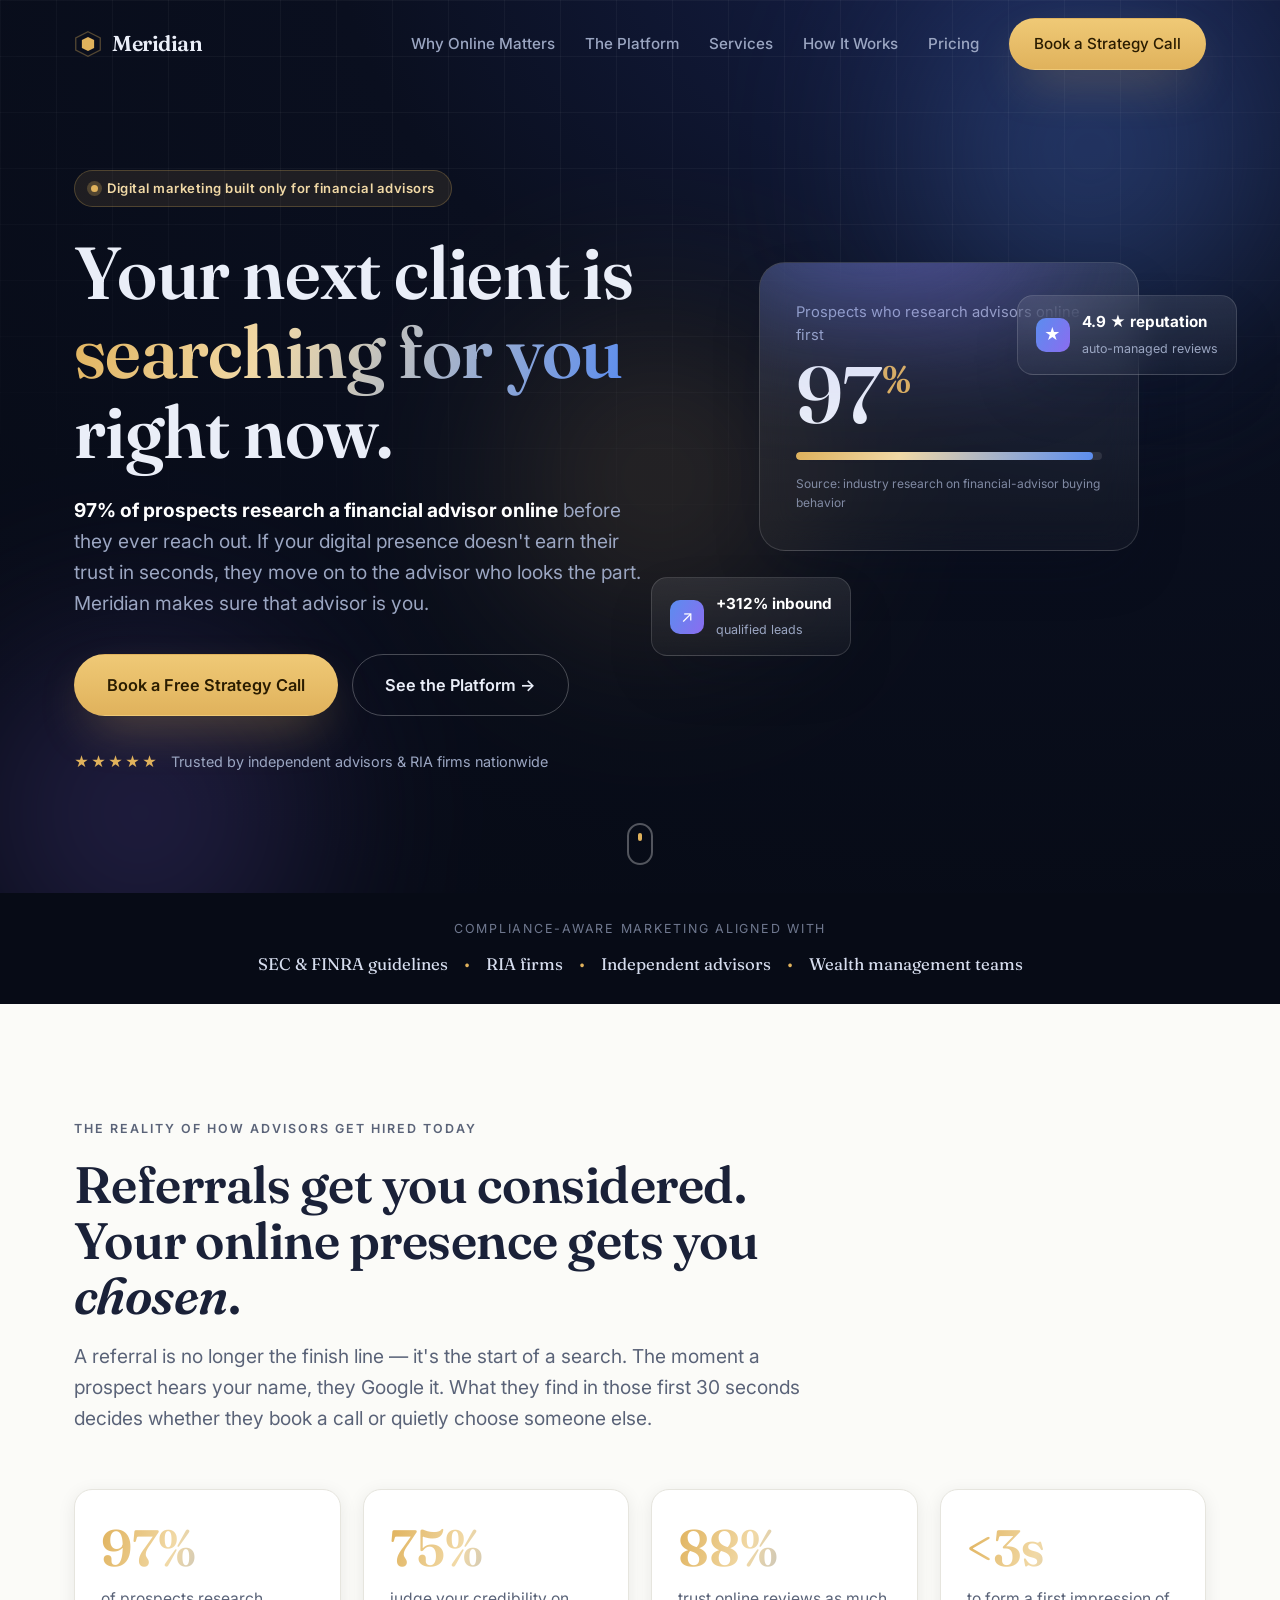
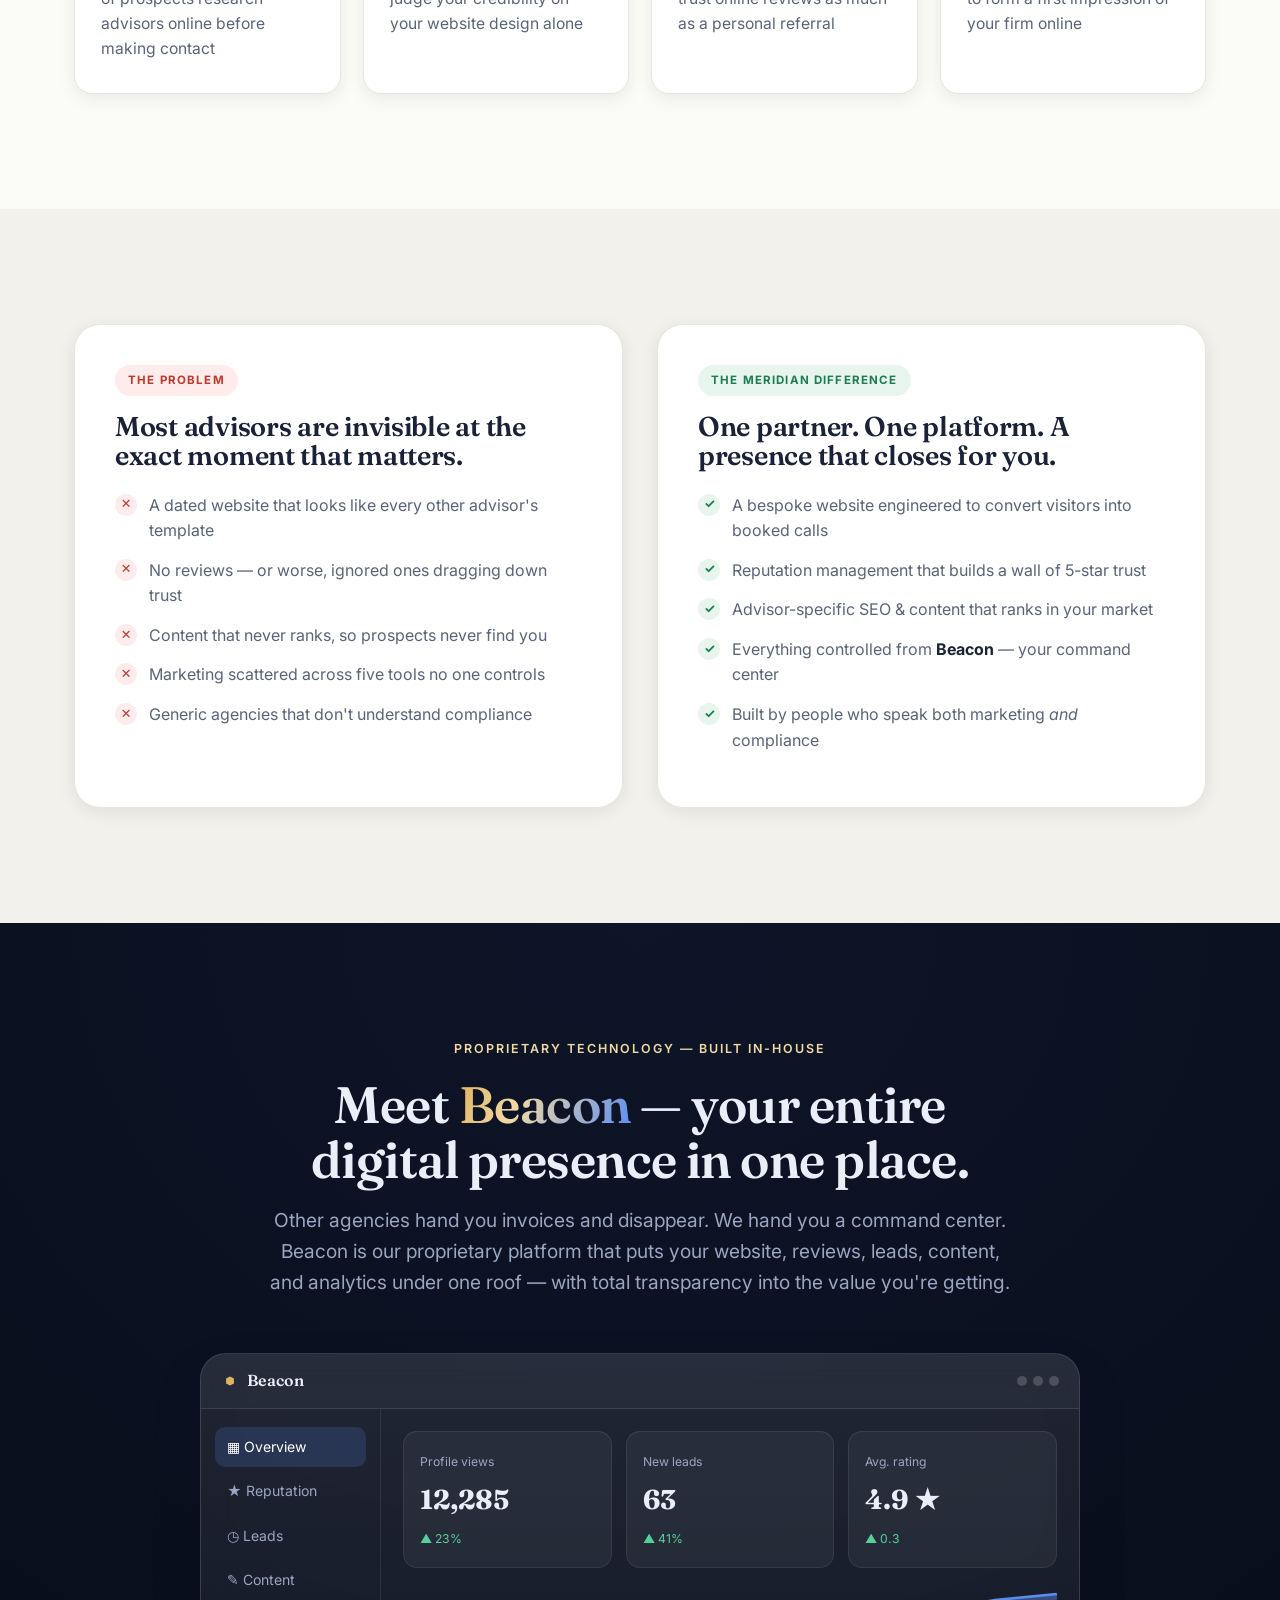
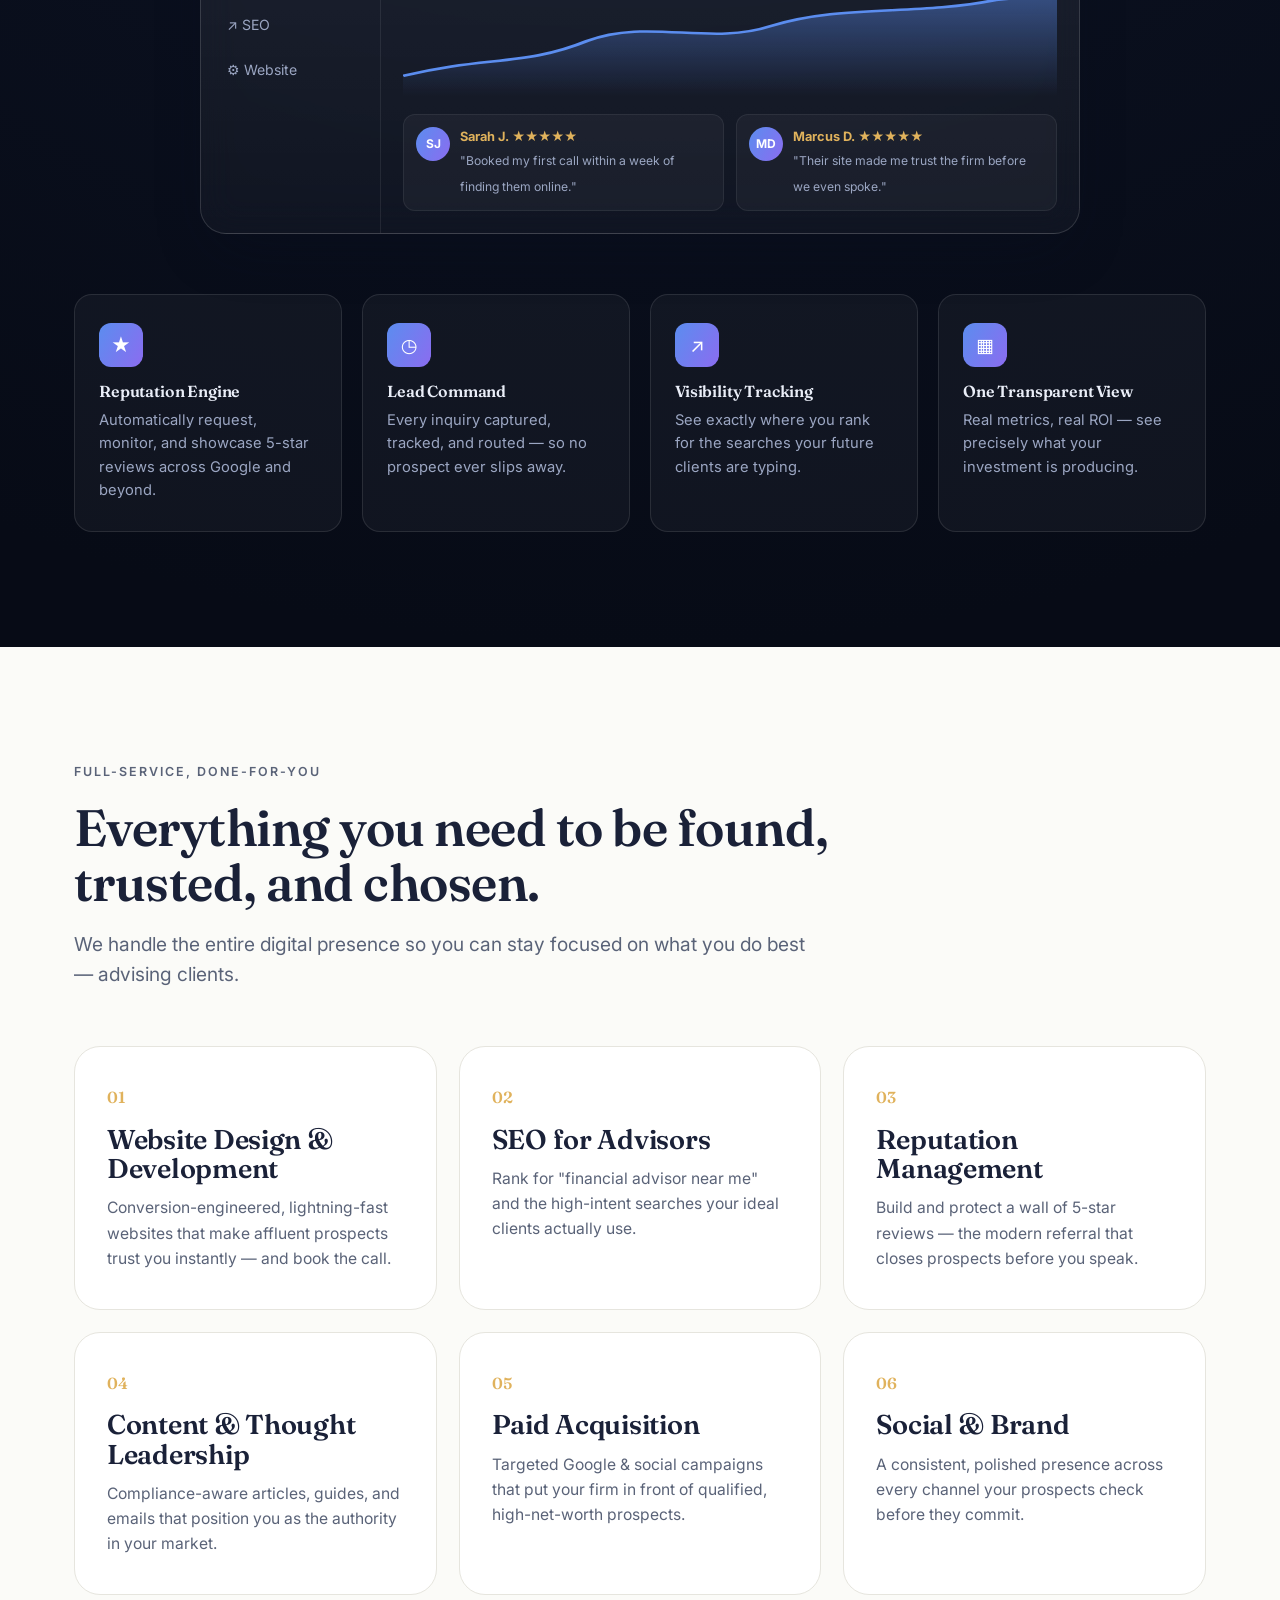
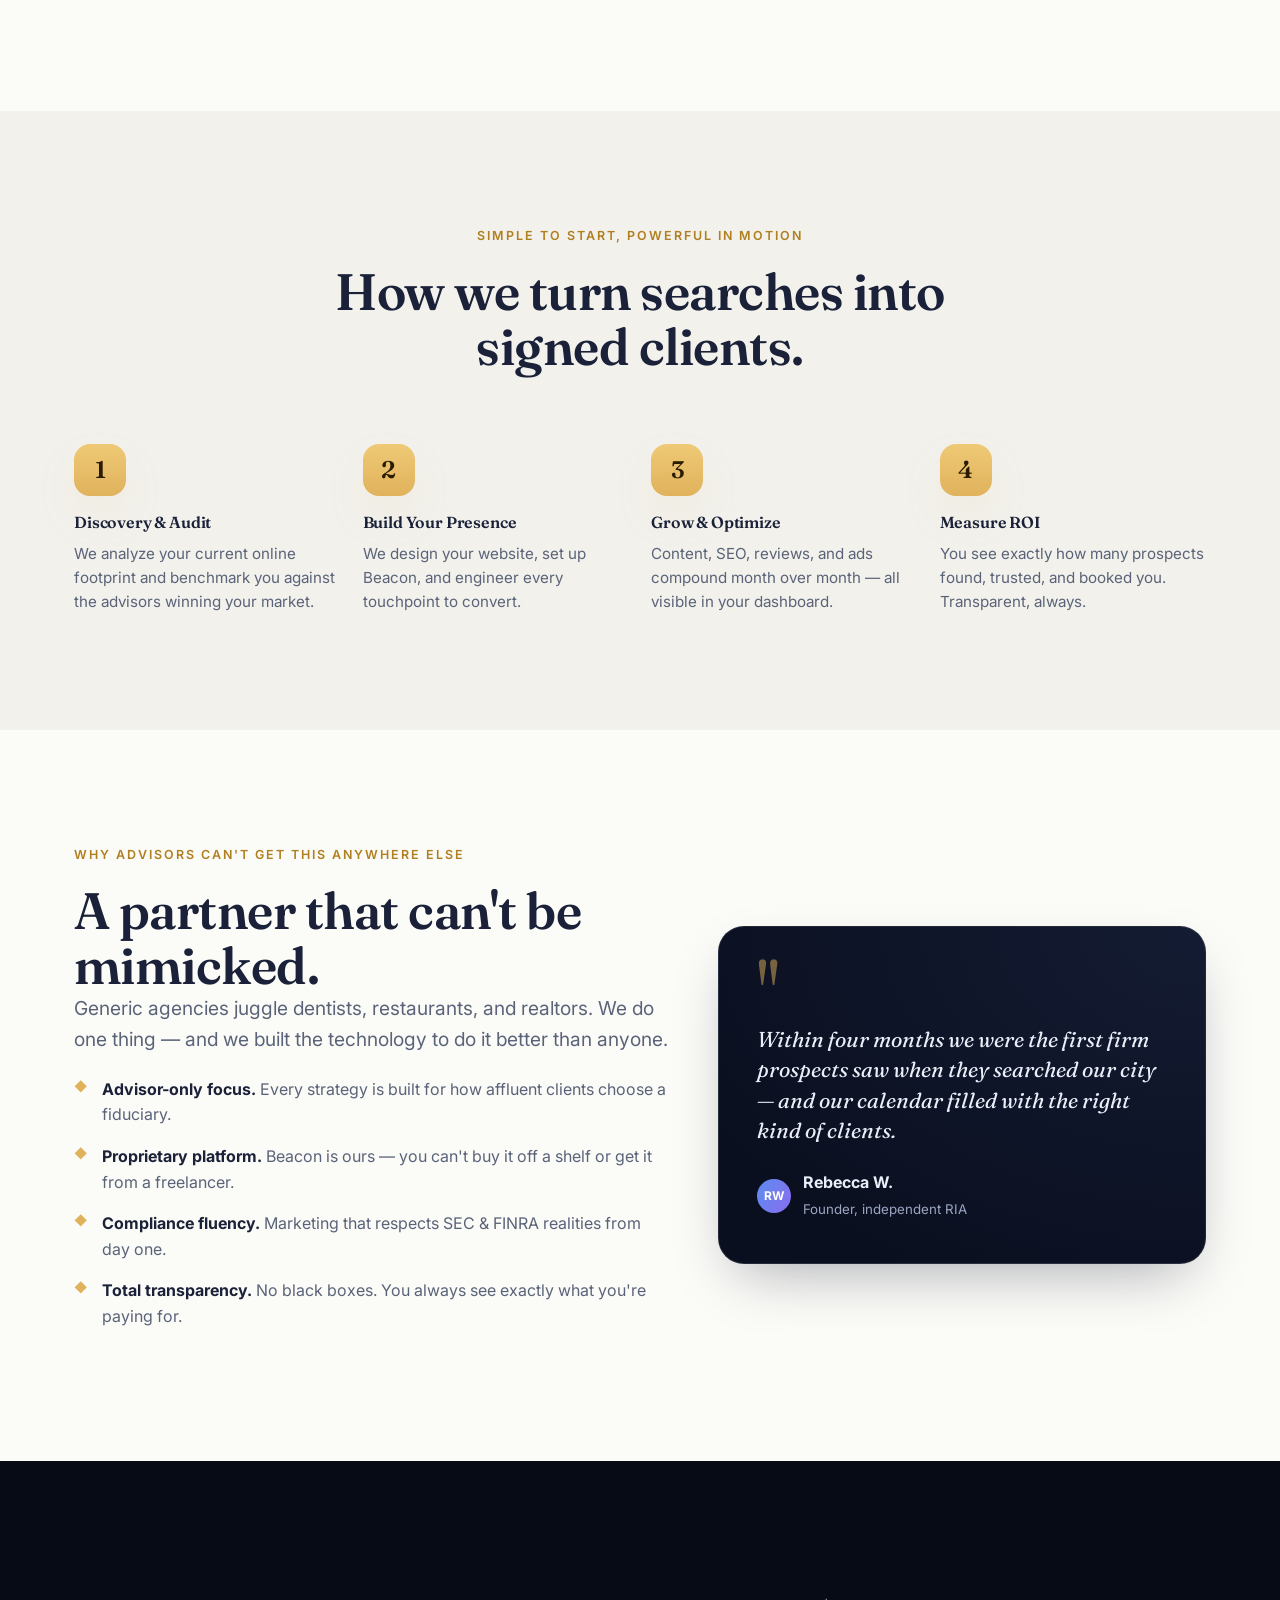
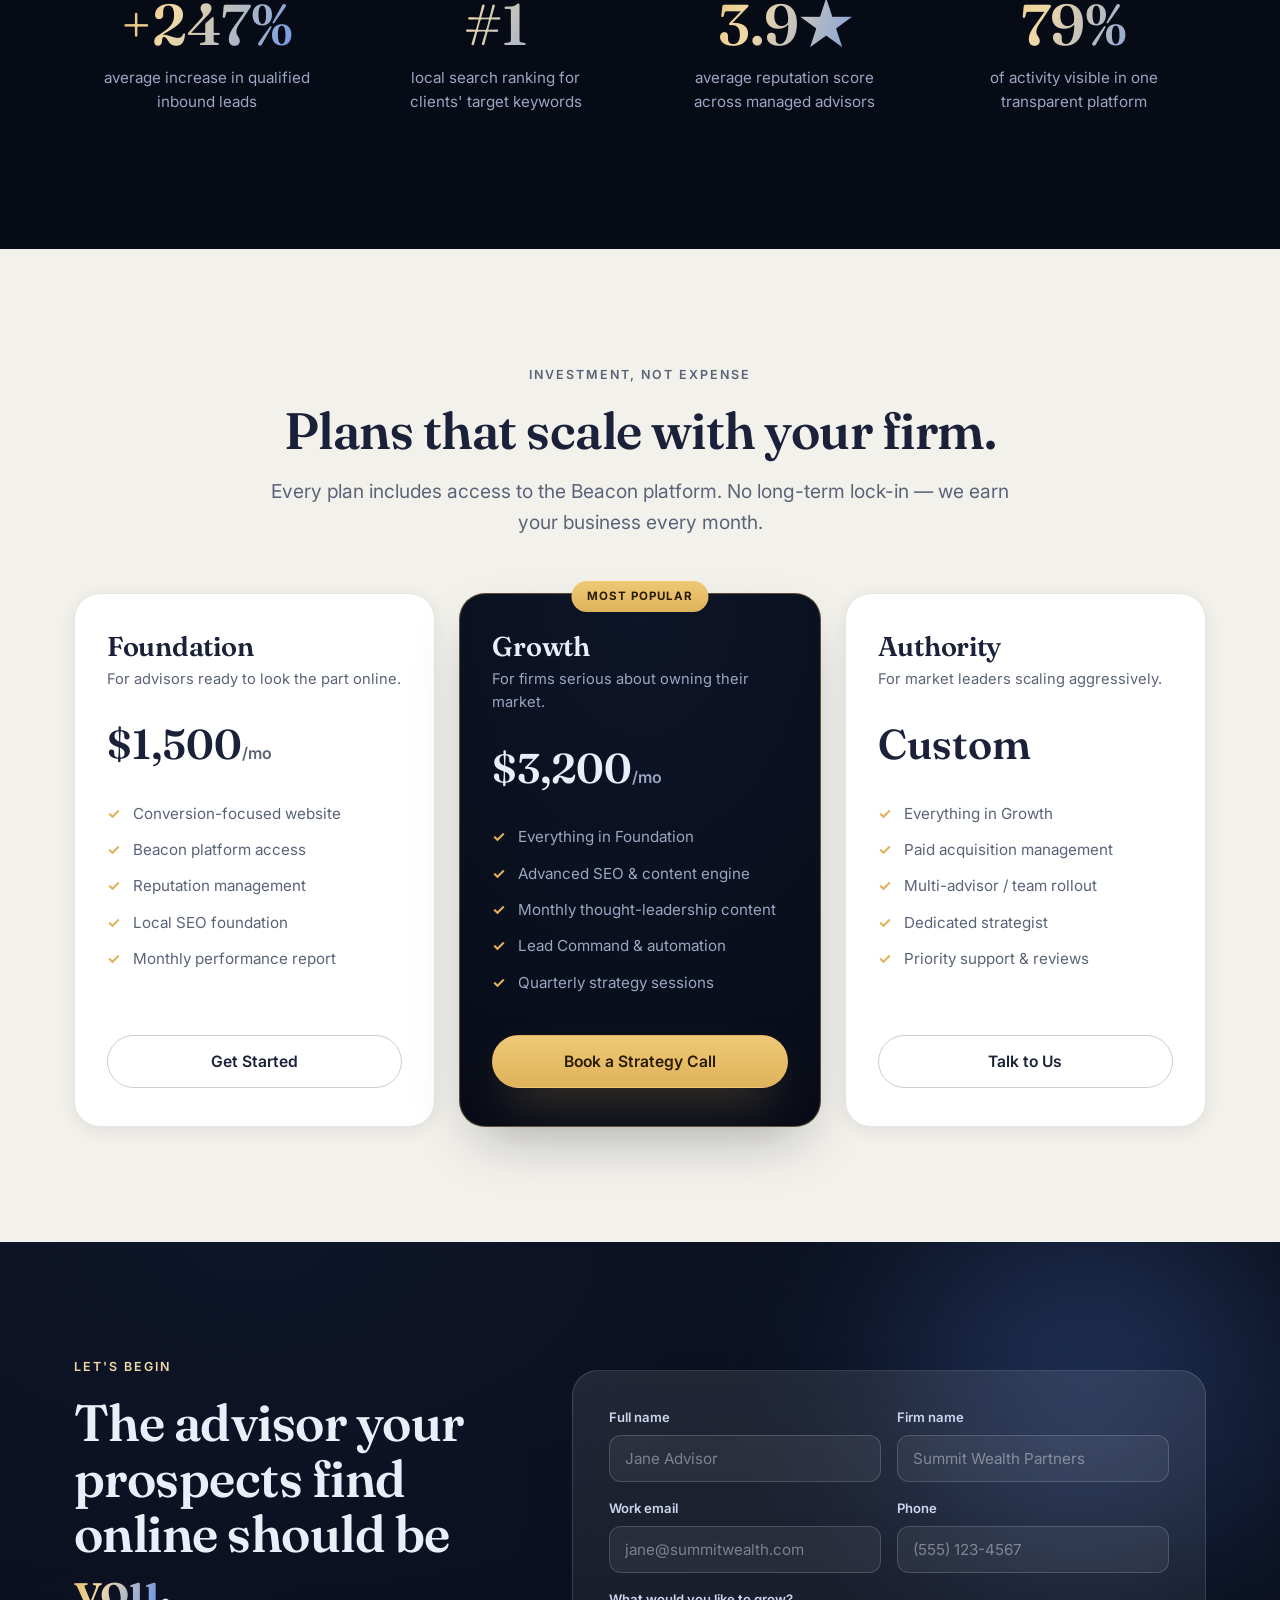
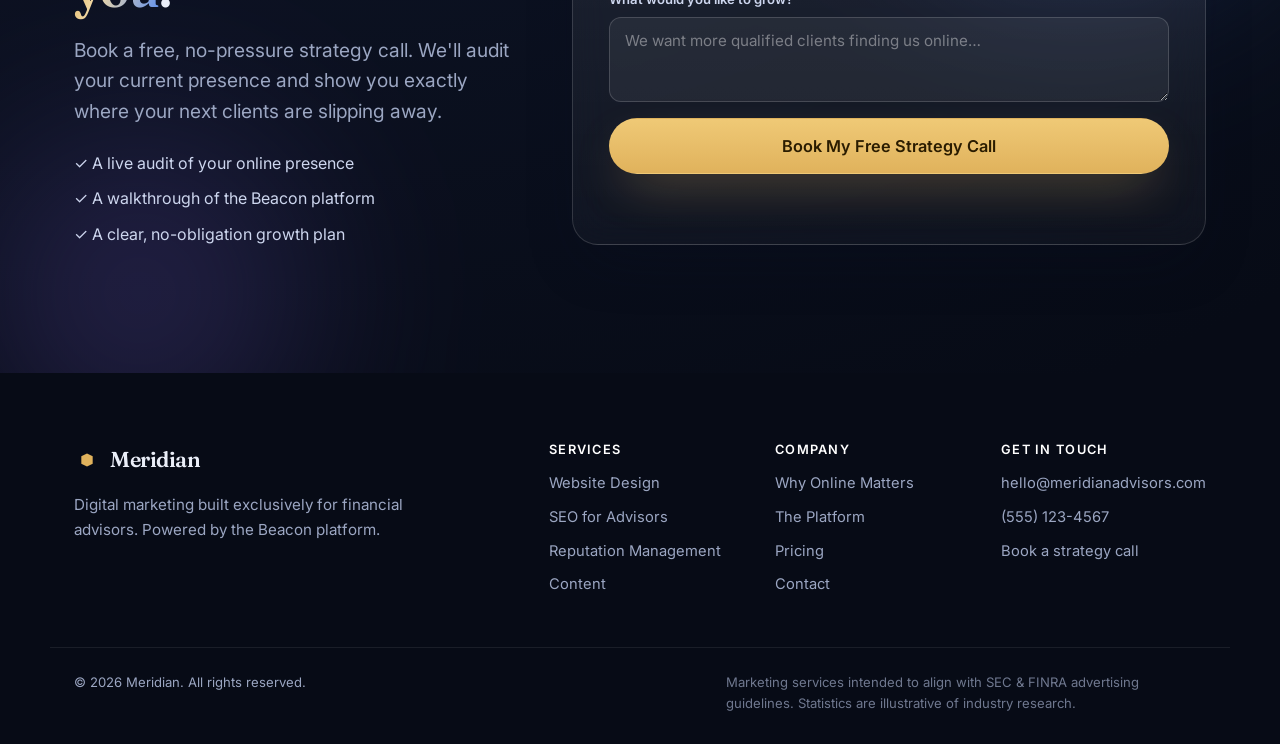
==== index.html @ 5108d2c8 "Build premium marketing site for financial-advisor agency Redesign from a print-shop site into a hig" ====
<!DOCTYPE html>
<html lang="en">
<head>
  <meta charset="UTF-8" />
  <meta name="viewport" content="width=device-width, initial-scale=1.0" />
  <title>Meridian &mdash; Digital Marketing Built Exclusively for Financial Advisors</title>
  <meta name="description" content="97% of prospects research financial advisors online before reaching out. Meridian builds the websites, content, and reputation that turn searches into clients — all managed from one proprietary platform, Beacon." />
  <meta name="theme-color" content="#0A0F1F" />

  <!-- Social / Open Graph -->
  <meta property="og:title" content="Meridian — Digital Marketing for Financial Advisors" />
  <meta property="og:description" content="97% of prospects search for an advisor online first. We make sure they find you, trust you, and book you." />
  <meta property="og:type" content="website" />

  <!-- Fonts -->
  <link rel="preconnect" href="https://fonts.googleapis.com" />
  <link rel="preconnect" href="https://fonts.gstatic.com" crossorigin />
  <link href="https://fonts.googleapis.com/css2?family=Fraunces:ital,opsz,wght@0,9..144,400;0,9..144,500;0,9..144,600;0,9..144,700;1,9..144,500&family=Inter:wght@400;500;600;700&display=swap" rel="stylesheet" />

  <link rel="stylesheet" href="assets/css/styles.css" />
</head>
<body>
  <!-- ============ HEADER / NAV ============ -->
  <header class="site-header" id="header">
    <div class="container header-inner">
      <a href="#top" class="brand" aria-label="Meridian home">
        <span class="brand-mark" aria-hidden="true">
          <svg viewBox="0 0 32 32" width="28" height="28" fill="none">
            <path d="M16 2 L30 9 V23 L16 30 L2 23 V9 Z" stroke="currentColor" stroke-width="1.5" opacity=".35"/>
            <path d="M16 8 L23 11.5 V20.5 L16 24 L9 20.5 V11.5 Z" fill="currentColor"/>
          </svg>
        </span>
        <span class="brand-name">Meridian</span>
      </a>

      <nav class="nav" id="nav" aria-label="Primary">
        <a href="#why">Why Online Matters</a>
        <a href="#platform">The Platform</a>
        <a href="#services">Services</a>
        <a href="#process">How It Works</a>
        <a href="#pricing">Pricing</a>
        <a href="#contact" class="btn btn-primary nav-cta">Book a Strategy Call</a>
      </nav>

      <button class="menu-toggle" id="menuToggle" aria-label="Open menu" aria-expanded="false">
        <span></span><span></span><span></span>
      </button>
    </div>
  </header>

  <main id="top">
    <!-- ============ HERO ============ -->
    <section class="hero" id="hero">
      <div class="hero-aurora" aria-hidden="true">
        <div class="aurora a1"></div>
        <div class="aurora a2"></div>
        <div class="aurora a3"></div>
        <div class="hero-grid"></div>
      </div>

      <div class="container hero-inner">
        <div class="hero-copy">
          <p class="eyebrow reveal"><span class="dot"></span> Digital marketing built only for financial advisors</p>
          <h1 class="hero-title reveal">
            Your next client is <span class="grad-text">searching for you</span> right now.
          </h1>
          <p class="hero-sub reveal">
            <strong>97% of prospects research a financial advisor online</strong> before they ever
            reach out. If your digital presence doesn't earn their trust in seconds, they move on to
            the advisor who looks the part. Meridian makes sure that advisor is you.
          </p>
          <div class="hero-cta reveal">
            <a href="#contact" class="btn btn-primary btn-lg">Book a Free Strategy Call</a>
            <a href="#platform" class="btn btn-ghost btn-lg">See the Platform &rarr;</a>
          </div>
          <div class="hero-trust reveal">
            <div class="stars" aria-hidden="true">★★★★★</div>
            <span>Trusted by independent advisors &amp; RIA firms nationwide</span>
          </div>
        </div>

        <!-- Floating stat card -->
        <div class="hero-visual reveal" id="heroVisual">
          <div class="stat-card glass tilt">
            <div class="stat-card-glow" aria-hidden="true"></div>
            <p class="stat-label">Prospects who research advisors online first</p>
            <div class="stat-big"><span class="count" data-target="97">0</span><span class="pct">%</span></div>
            <div class="stat-bar"><span style="--w:97%"></span></div>
            <p class="stat-foot">Source: industry research on financial-advisor buying behavior</p>
          </div>

          <div class="mini-card glass float-1">
            <span class="mini-ico">★</span>
            <div>
              <strong>4.9 ★ reputation</strong>
              <small>auto-managed reviews</small>
            </div>
          </div>
          <div class="mini-card glass float-2">
            <span class="mini-ico">↗</span>
            <div>
              <strong>+312% inbound</strong>
              <small>qualified leads</small>
            </div>
          </div>
        </div>
      </div>

      <a href="#why" class="scroll-hint" aria-label="Scroll down">
        <span></span>
      </a>
    </section>

    <!-- ============ LOGO / TRUST STRIP ============ -->
    <section class="trust-strip" aria-label="Recognition">
      <div class="container">
        <p>Compliance-aware marketing aligned with</p>
        <div class="trust-logos">
          <span>SEC &amp; FINRA guidelines</span>
          <span class="sep">•</span>
          <span>RIA firms</span>
          <span class="sep">•</span>
          <span>Independent advisors</span>
          <span class="sep">•</span>
          <span>Wealth management teams</span>
        </div>
      </div>
    </section>

    <!-- ============ WHY ONLINE MATTERS ============ -->
    <section class="section why" id="why">
      <div class="container">
        <div class="section-head reveal">
          <p class="kicker">The reality of how advisors get hired today</p>
          <h2>Referrals get you considered.<br>Your online presence gets you <em>chosen</em>.</h2>
          <p class="lede">
            A referral is no longer the finish line — it's the start of a search. The moment a
            prospect hears your name, they Google it. What they find in those first 30 seconds
            decides whether they book a call or quietly choose someone else.
          </p>
        </div>

        <div class="stat-grid">
          <div class="stat-tile reveal">
            <div class="big"><span class="count" data-target="97">0</span>%</div>
            <p>of prospects research advisors online before making contact</p>
          </div>
          <div class="stat-tile reveal">
            <div class="big"><span class="count" data-target="75">0</span>%</div>
            <p>judge your credibility on your website design alone</p>
          </div>
          <div class="stat-tile reveal">
            <div class="big"><span class="count" data-target="88">0</span>%</div>
            <p>trust online reviews as much as a personal referral</p>
          </div>
          <div class="stat-tile reveal">
            <div class="big">&lt;<span class="count" data-target="3">0</span>s</div>
            <p>to form a first impression of your firm online</p>
          </div>
        </div>
      </div>
    </section>

    <!-- ============ PROBLEM / SOLUTION ============ -->
    <section class="section split-section">
      <div class="container split">
        <div class="split-col reveal">
          <span class="tag tag-warn">The problem</span>
          <h3>Most advisors are invisible at the exact moment that matters.</h3>
          <ul class="check-list bad">
            <li>A dated website that looks like every other advisor's template</li>
            <li>No reviews — or worse, ignored ones dragging down trust</li>
            <li>Content that never ranks, so prospects never find you</li>
            <li>Marketing scattered across five tools no one controls</li>
            <li>Generic agencies that don't understand compliance</li>
          </ul>
        </div>
        <div class="split-col reveal">
          <span class="tag tag-good">The Meridian difference</span>
          <h3>One partner. One platform. A presence that closes for you.</h3>
          <ul class="check-list good">
            <li>A bespoke website engineered to convert visitors into booked calls</li>
            <li>Reputation management that builds a wall of 5-star trust</li>
            <li>Advisor-specific SEO &amp; content that ranks in your market</li>
            <li>Everything controlled from <strong>Beacon</strong> — your command center</li>
            <li>Built by people who speak both marketing <em>and</em> compliance</li>
          </ul>
        </div>
      </div>
    </section>

    <!-- ============ THE PLATFORM (BEACON) ============ -->
    <section class="section platform" id="platform">
      <div class="container">
        <div class="section-head center reveal">
          <p class="kicker gold">Proprietary technology &mdash; built in-house</p>
          <h2>Meet <span class="grad-text">Beacon</span> — your entire digital presence in one place.</h2>
          <p class="lede">
            Other agencies hand you invoices and disappear. We hand you a command center.
            Beacon is our proprietary platform that puts your website, reviews, leads, content,
            and analytics under one roof — with total transparency into the value you're getting.
          </p>
        </div>

        <div class="platform-showcase reveal">
          <div class="dashboard glass tilt" id="dashboard">
            <div class="dash-top">
              <div class="dash-brand">
                <span class="brand-mark sm" aria-hidden="true">
                  <svg viewBox="0 0 32 32" width="18" height="18" fill="none"><path d="M16 8 L23 11.5 V20.5 L16 24 L9 20.5 V11.5 Z" fill="currentColor"/></svg>
                </span>
                Beacon
              </div>
              <div class="dash-dots"><i></i><i></i><i></i></div>
            </div>
            <div class="dash-body">
              <aside class="dash-nav">
                <span class="active">▦ Overview</span>
                <span>★ Reputation</span>
                <span>◷ Leads</span>
                <span>✎ Content</span>
                <span>↗ SEO</span>
                <span>⚙ Website</span>
              </aside>
              <div class="dash-main">
                <div class="dash-cards">
                  <div class="dc">
                    <small>Profile views</small>
                    <strong><span class="count" data-target="12480">0</span></strong>
                    <span class="up">▲ 23%</span>
                  </div>
                  <div class="dc">
                    <small>New leads</small>
                    <strong><span class="count" data-target="64">0</span></strong>
                    <span class="up">▲ 41%</span>
                  </div>
                  <div class="dc">
                    <small>Avg. rating</small>
                    <strong>4.9 ★</strong>
                    <span class="up">▲ 0.3</span>
                  </div>
                </div>
                <div class="dash-chart" aria-hidden="true">
                  <svg viewBox="0 0 320 110" preserveAspectRatio="none">
                    <defs>
                      <linearGradient id="cg" x1="0" y1="0" x2="0" y2="1">
                        <stop offset="0%" stop-color="rgba(91,141,239,.45)"/>
                        <stop offset="100%" stop-color="rgba(91,141,239,0)"/>
                      </linearGradient>
                    </defs>
                    <path d="M0 90 C40 70 60 80 90 55 C120 32 150 60 180 40 C215 18 250 30 290 14 L320 8" fill="none" stroke="#5B8DEF" stroke-width="2.5"/>
                    <path d="M0 90 C40 70 60 80 90 55 C120 32 150 60 180 40 C215 18 250 30 290 14 L320 8 L320 110 L0 110 Z" fill="url(#cg)"/>
                  </svg>
                </div>
                <div class="dash-reviews">
                  <div class="rev"><span class="ravatar">SJ</span><div><strong>Sarah J. ★★★★★</strong><small>"Booked my first call within a week of finding them online."</small></div></div>
                  <div class="rev"><span class="ravatar">MD</span><div><strong>Marcus D. ★★★★★</strong><small>"Their site made me trust the firm before we even spoke."</small></div></div>
                </div>
              </div>
            </div>
          </div>
        </div>

        <div class="platform-features">
          <div class="pf reveal">
            <span class="pf-ico">★</span>
            <h4>Reputation Engine</h4>
            <p>Automatically request, monitor, and showcase 5-star reviews across Google and beyond.</p>
          </div>
          <div class="pf reveal">
            <span class="pf-ico">◷</span>
            <h4>Lead Command</h4>
            <p>Every inquiry captured, tracked, and routed — so no prospect ever slips away.</p>
          </div>
          <div class="pf reveal">
            <span class="pf-ico">↗</span>
            <h4>Visibility Tracking</h4>
            <p>See exactly where you rank for the searches your future clients are typing.</p>
          </div>
          <div class="pf reveal">
            <span class="pf-ico">▦</span>
            <h4>One Transparent View</h4>
            <p>Real metrics, real ROI — see precisely what your investment is producing.</p>
          </div>
        </div>
      </div>
    </section>

    <!-- ============ SERVICES ============ -->
    <section class="section services" id="services">
      <div class="container">
        <div class="section-head reveal">
          <p class="kicker">Full-service, done-for-you</p>
          <h2>Everything you need to be found, trusted, and chosen.</h2>
          <p class="lede">We handle the entire digital presence so you can stay focused on what you do best — advising clients.</p>
        </div>

        <div class="service-grid">
          <article class="service-card reveal">
            <span class="svc-num">01</span>
            <h3>Website Design &amp; Development</h3>
            <p>Conversion-engineered, lightning-fast websites that make affluent prospects trust you instantly — and book the call.</p>
          </article>
          <article class="service-card reveal">
            <span class="svc-num">02</span>
            <h3>SEO for Advisors</h3>
            <p>Rank for "financial advisor near me" and the high-intent searches your ideal clients actually use.</p>
          </article>
          <article class="service-card reveal">
            <span class="svc-num">03</span>
            <h3>Reputation Management</h3>
            <p>Build and protect a wall of 5-star reviews — the modern referral that closes prospects before you speak.</p>
          </article>
          <article class="service-card reveal">
            <span class="svc-num">04</span>
            <h3>Content &amp; Thought Leadership</h3>
            <p>Compliance-aware articles, guides, and emails that position you as the authority in your market.</p>
          </article>
          <article class="service-card reveal">
            <span class="svc-num">05</span>
            <h3>Paid Acquisition</h3>
            <p>Targeted Google &amp; social campaigns that put your firm in front of qualified, high-net-worth prospects.</p>
          </article>
          <article class="service-card reveal">
            <span class="svc-num">06</span>
            <h3>Social &amp; Brand</h3>
            <p>A consistent, polished presence across every channel your prospects check before they commit.</p>
          </article>
        </div>
      </div>
    </section>

    <!-- ============ PROCESS ============ -->
    <section class="section process" id="process">
      <div class="container">
        <div class="section-head center reveal">
          <p class="kicker gold">Simple to start, powerful in motion</p>
          <h2>How we turn searches into signed clients.</h2>
        </div>
        <div class="steps">
          <div class="step reveal">
            <div class="step-num">1</div>
            <h4>Discovery &amp; Audit</h4>
            <p>We analyze your current online footprint and benchmark you against the advisors winning your market.</p>
          </div>
          <div class="step reveal">
            <div class="step-num">2</div>
            <h4>Build Your Presence</h4>
            <p>We design your website, set up Beacon, and engineer every touchpoint to convert.</p>
          </div>
          <div class="step reveal">
            <div class="step-num">3</div>
            <h4>Grow &amp; Optimize</h4>
            <p>Content, SEO, reviews, and ads compound month over month — all visible in your dashboard.</p>
          </div>
          <div class="step reveal">
            <div class="step-num">4</div>
            <h4>Measure ROI</h4>
            <p>You see exactly how many prospects found, trusted, and booked you. Transparent, always.</p>
          </div>
        </div>
      </div>
    </section>

    <!-- ============ DIFFERENTIATORS / WHY US ============ -->
    <section class="section moat">
      <div class="container">
        <div class="moat-inner reveal">
          <div class="moat-copy">
            <p class="kicker gold">Why advisors can't get this anywhere else</p>
            <h2>A partner that can't be mimicked.</h2>
            <p class="lede">Generic agencies juggle dentists, restaurants, and realtors. We do one thing — and we built the technology to do it better than anyone.</p>
            <ul class="moat-list">
              <li><strong>Advisor-only focus.</strong> Every strategy is built for how affluent clients choose a fiduciary.</li>
              <li><strong>Proprietary platform.</strong> Beacon is ours — you can't buy it off a shelf or get it from a freelancer.</li>
              <li><strong>Compliance fluency.</strong> Marketing that respects SEC &amp; FINRA realities from day one.</li>
              <li><strong>Total transparency.</strong> No black boxes. You always see exactly what you're paying for.</li>
            </ul>
          </div>
          <div class="moat-quote glass">
            <div class="quote-mark" aria-hidden="true">"</div>
            <blockquote>Within four months we were the first firm prospects saw when they searched our city — and our calendar filled with the right kind of clients.</blockquote>
            <div class="quote-by">
              <span class="qavatar">RW</span>
              <div><strong>Rebecca W.</strong><small>Founder, independent RIA</small></div>
            </div>
          </div>
        </div>
      </div>
    </section>

    <!-- ============ RESULTS / STATS ============ -->
    <section class="section results">
      <div class="container">
        <div class="results-grid reveal">
          <div class="result">
            <div class="r-big">+<span class="count" data-target="312">0</span>%</div>
            <p>average increase in qualified inbound leads</p>
          </div>
          <div class="result">
            <div class="r-big">#<span class="count" data-target="1">0</span></div>
            <p>local search ranking for clients' target keywords</p>
          </div>
          <div class="result">
            <div class="r-big"><span class="count" data-target="4">0</span>.9★</div>
            <p>average reputation score across managed advisors</p>
          </div>
          <div class="result">
            <div class="r-big"><span class="count" data-target="100">0</span>%</div>
            <p>of activity visible in one transparent platform</p>
          </div>
        </div>
      </div>
    </section>

    <!-- ============ PRICING ============ -->
    <section class="section pricing" id="pricing">
      <div class="container">
        <div class="section-head center reveal">
          <p class="kicker">Investment, not expense</p>
          <h2>Plans that scale with your firm.</h2>
          <p class="lede">Every plan includes access to the Beacon platform. No long-term lock-in — we earn your business every month.</p>
        </div>

        <div class="price-grid">
          <article class="price-card reveal">
            <h3>Foundation</h3>
            <p class="price-desc">For advisors ready to look the part online.</p>
            <div class="price">$<span>1,500</span><small>/mo</small></div>
            <ul>
              <li>Conversion-focused website</li>
              <li>Beacon platform access</li>
              <li>Reputation management</li>
              <li>Local SEO foundation</li>
              <li>Monthly performance report</li>
            </ul>
            <a href="#contact" class="btn btn-ghost btn-block">Get Started</a>
          </article>

          <article class="price-card featured reveal">
            <span class="badge">Most popular</span>
            <h3>Growth</h3>
            <p class="price-desc">For firms serious about owning their market.</p>
            <div class="price">$<span>3,200</span><small>/mo</small></div>
            <ul>
              <li>Everything in Foundation</li>
              <li>Advanced SEO &amp; content engine</li>
              <li>Monthly thought-leadership content</li>
              <li>Lead Command &amp; automation</li>
              <li>Quarterly strategy sessions</li>
            </ul>
            <a href="#contact" class="btn btn-primary btn-block">Book a Strategy Call</a>
          </article>

          <article class="price-card reveal">
            <h3>Authority</h3>
            <p class="price-desc">For market leaders scaling aggressively.</p>
            <div class="price">Custom</div>
            <ul>
              <li>Everything in Growth</li>
              <li>Paid acquisition management</li>
              <li>Multi-advisor / team rollout</li>
              <li>Dedicated strategist</li>
              <li>Priority support &amp; reviews</li>
            </ul>
            <a href="#contact" class="btn btn-ghost btn-block">Talk to Us</a>
          </article>
        </div>
      </div>
    </section>

    <!-- ============ FINAL CTA / CONTACT ============ -->
    <section class="section contact" id="contact">
      <div class="contact-aurora" aria-hidden="true"><div class="aurora a1"></div><div class="aurora a2"></div></div>
      <div class="container contact-inner">
        <div class="contact-copy reveal">
          <p class="kicker gold">Let's begin</p>
          <h2>The advisor your prospects find online should be <span class="grad-text">you</span>.</h2>
          <p class="lede">Book a free, no-pressure strategy call. We'll audit your current presence and show you exactly where your next clients are slipping away.</p>
          <ul class="contact-points">
            <li>✓ A live audit of your online presence</li>
            <li>✓ A walkthrough of the Beacon platform</li>
            <li>✓ A clear, no-obligation growth plan</li>
          </ul>
        </div>

        <form class="contact-form glass reveal" id="contactForm" novalidate>
          <div class="field">
            <label for="name">Full name</label>
            <input type="text" id="name" name="name" placeholder="Jane Advisor" required />
          </div>
          <div class="field">
            <label for="firm">Firm name</label>
            <input type="text" id="firm" name="firm" placeholder="Summit Wealth Partners" />
          </div>
          <div class="field">
            <label for="email">Work email</label>
            <input type="email" id="email" name="email" placeholder="jane@summitwealth.com" required />
          </div>
          <div class="field">
            <label for="phone">Phone</label>
            <input type="tel" id="phone" name="phone" placeholder="(555) 123-4567" />
          </div>
          <div class="field full">
            <label for="message">What would you like to grow?</label>
            <textarea id="message" name="message" rows="3" placeholder="We want more qualified clients finding us online…"></textarea>
          </div>
          <button type="submit" class="btn btn-primary btn-block btn-lg">Book My Free Strategy Call</button>
          <p class="form-note" id="formNote" role="status"></p>
        </form>
      </div>
    </section>
  </main>

  <!-- ============ FOOTER ============ -->
  <footer class="site-footer">
    <div class="container footer-inner">
      <div class="footer-brand">
        <a href="#top" class="brand">
          <span class="brand-mark" aria-hidden="true">
            <svg viewBox="0 0 32 32" width="26" height="26" fill="none"><path d="M16 8 L23 11.5 V20.5 L16 24 L9 20.5 V11.5 Z" fill="currentColor"/></svg>
          </span>
          <span class="brand-name">Meridian</span>
        </a>
        <p>Digital marketing built exclusively for financial advisors. Powered by the Beacon platform.</p>
      </div>
      <div class="footer-cols">
        <div>
          <h5>Services</h5>
          <a href="#services">Website Design</a>
          <a href="#services">SEO for Advisors</a>
          <a href="#services">Reputation Management</a>
          <a href="#services">Content</a>
        </div>
        <div>
          <h5>Company</h5>
          <a href="#why">Why Online Matters</a>
          <a href="#platform">The Platform</a>
          <a href="#pricing">Pricing</a>
          <a href="#contact">Contact</a>
        </div>
        <div>
          <h5>Get in touch</h5>
          <a href="mailto:hello@meridianadvisors.com">hello@meridianadvisors.com</a>
          <a href="tel:+15551234567">(555) 123-4567</a>
          <a href="#contact">Book a strategy call</a>
        </div>
      </div>
    </div>
    <div class="container footer-bottom">
      <p>&copy; <span id="year"></span> Meridian. All rights reserved.</p>
      <p class="footer-fine">Marketing services intended to align with SEC &amp; FINRA advertising guidelines. Statistics are illustrative of industry research.</p>
    </div>
  </footer>

  <script src="assets/js/main.js"></script>
</body>
</html>
---- assets/css/styles.css ----
/* =================================================================
   MERIDIAN — Digital Marketing for Financial Advisors
   Design system + components
   ================================================================= */

:root {
  /* Palette */
  --navy-900: #070B16;
  --navy-800: #0A0F1F;
  --navy-700: #0E1528;
  --navy-600: #141C33;
  --ink: #0A0F1F;

  --paper: #FBFBF8;
  --paper-2: #F2F1EC;
  --line: #E6E5DE;

  --text: #1A2138;
  --text-soft: #5A6378;
  --text-onDark: #EAEEF8;
  --text-onDark-soft: #9BA6C2;

  --gold: #E0B25C;
  --gold-soft: #F1D9A6;
  --blue: #5B8DEF;
  --violet: #8B6CF0;

  --grad: linear-gradient(110deg, #E0B25C 0%, #F1D9A6 35%, #5B8DEF 100%);
  --grad-blue: linear-gradient(120deg, #5B8DEF, #8B6CF0);

  --radius: 18px;
  --radius-lg: 26px;
  --shadow-sm: 0 4px 18px rgba(10, 15, 31, .08);
  --shadow: 0 24px 60px -20px rgba(10, 15, 31, .35);
  --shadow-gold: 0 20px 50px -16px rgba(224, 178, 92, .45);

  --maxw: 1180px;
  --ease: cubic-bezier(.22, 1, .36, 1);

  --ff-display: "Fraunces", Georgia, serif;
  --ff-body: "Inter", system-ui, -apple-system, sans-serif;
}

* { box-sizing: border-box; margin: 0; padding: 0; }

html { scroll-behavior: smooth; -webkit-text-size-adjust: 100%; }
@media (prefers-reduced-motion: reduce) { html { scroll-behavior: auto; } }

body {
  font-family: var(--ff-body);
  color: var(--text);
  background: var(--paper);
  line-height: 1.6;
  -webkit-font-smoothing: antialiased;
  overflow-x: hidden;
}

img, svg { display: block; max-width: 100%; }
a { color: inherit; text-decoration: none; }
ul { list-style: none; }

.container { width: 100%; max-width: var(--maxw); margin-inline: auto; padding-inline: 24px; }

/* ---------- Typography ---------- */
h1, h2, h3, h4, h5 { font-family: var(--ff-display); font-weight: 600; line-height: 1.08; letter-spacing: -.01em; }
h1 { font-size: clamp(2.6rem, 6vw, 4.6rem); }
h2 { font-size: clamp(2rem, 4.2vw, 3.2rem); }
h3 { font-size: clamp(1.3rem, 2.4vw, 1.7rem); }
em { font-style: italic; }

.grad-text {
  background: var(--grad);
  -webkit-background-clip: text;
  background-clip: text;
  color: transparent;
}

.kicker {
  font-family: var(--ff-body);
  font-weight: 600;
  font-size: .78rem;
  letter-spacing: .16em;
  text-transform: uppercase;
  color: var(--text-soft);
  margin-bottom: 18px;
}
.kicker.gold { color: #b07f1f; }

.lede { font-size: clamp(1.05rem, 1.6vw, 1.2rem); color: var(--text-soft); max-width: 62ch; }

/* ---------- Buttons ---------- */
.btn {
  --pad: 13px 24px;
  display: inline-flex; align-items: center; justify-content: center; gap: 8px;
  padding: var(--pad);
  font-family: var(--ff-body); font-weight: 600; font-size: .98rem;
  border-radius: 100px; border: 1px solid transparent; cursor: pointer;
  transition: transform .35s var(--ease), box-shadow .35s var(--ease), background .3s, color .3s, border-color .3s;
  white-space: nowrap;
}
.btn-lg { --pad: 17px 32px; font-size: 1.02rem; }
.btn-block { width: 100%; }

.btn-primary {
  background: linear-gradient(180deg, #EFC976, var(--gold));
  color: #2a1c00;
  box-shadow: var(--shadow-gold);
}
.btn-primary:hover { transform: translateY(-3px); box-shadow: 0 28px 60px -16px rgba(224, 178, 92, .6); }

.btn-ghost {
  background: transparent; color: var(--text);
  border-color: rgba(26, 33, 56, .22);
}
.btn-ghost:hover { border-color: var(--text); transform: translateY(-2px); }

/* On dark surfaces */
.hero .btn-ghost, .contact .btn-ghost { color: var(--text-onDark); border-color: rgba(255,255,255,.25); }
.hero .btn-ghost:hover, .contact .btn-ghost:hover { border-color: #fff; background: rgba(255,255,255,.06); }

/* ---------- Header / Nav ---------- */
.site-header {
  position: fixed; inset: 0 0 auto 0; z-index: 100;
  padding: 18px 0;
  transition: padding .4s var(--ease), background .4s, backdrop-filter .4s, box-shadow .4s;
}
.site-header.scrolled {
  padding: 10px 0;
  background: rgba(8, 12, 24, .72);
  backdrop-filter: blur(16px) saturate(140%);
  box-shadow: 0 1px 0 rgba(255,255,255,.06);
}
.header-inner { display: flex; align-items: center; justify-content: space-between; }

.brand { display: inline-flex; align-items: center; gap: 10px; font-family: var(--ff-display); font-weight: 600; font-size: 1.35rem; color: var(--text-onDark); }
.brand-mark { color: var(--gold); display: inline-flex; }
.brand-name { letter-spacing: -.02em; }

.nav { display: flex; align-items: center; gap: 30px; }
.nav > a { font-size: .95rem; font-weight: 500; color: var(--text-onDark-soft); transition: color .25s; }
.nav > a:hover { color: #fff; }
.nav .nav-cta { color: #2a1c00; }

.menu-toggle { display: none; flex-direction: column; gap: 5px; background: none; border: 0; cursor: pointer; padding: 8px; }
.menu-toggle span { width: 26px; height: 2px; background: var(--text-onDark); border-radius: 2px; transition: transform .35s var(--ease), opacity .25s; }
.menu-toggle.open span:nth-child(1) { transform: translateY(7px) rotate(45deg); }
.menu-toggle.open span:nth-child(2) { opacity: 0; }
.menu-toggle.open span:nth-child(3) { transform: translateY(-7px) rotate(-45deg); }

/* ---------- HERO ---------- */
.hero {
  position: relative; isolation: isolate;
  background: radial-gradient(120% 120% at 80% -10%, #16204a 0%, var(--navy-800) 45%, var(--navy-900) 100%);
  color: var(--text-onDark);
  padding: 170px 0 120px;
  overflow: hidden;
}
.hero-inner { display: grid; grid-template-columns: 1.05fr .95fr; gap: 50px; align-items: center; }

.hero-aurora { position: absolute; inset: 0; z-index: -1; overflow: hidden; }
.aurora { position: absolute; border-radius: 50%; filter: blur(90px); opacity: .55; animation: drift 18s ease-in-out infinite; }
.aurora.a1 { width: 540px; height: 540px; background: radial-gradient(circle, rgba(91,141,239,.7), transparent 70%); top: -120px; right: -80px; }
.aurora.a2 { width: 480px; height: 480px; background: radial-gradient(circle, rgba(139,108,240,.55), transparent 70%); bottom: -160px; left: -100px; animation-delay: -6s; }
.aurora.a3 { width: 420px; height: 420px; background: radial-gradient(circle, rgba(224,178,92,.45), transparent 70%); top: 30%; left: 35%; animation-delay: -11s; }
@keyframes drift {
  0%,100% { transform: translate(0,0) scale(1); }
  33% { transform: translate(40px,-30px) scale(1.1); }
  66% { transform: translate(-30px,25px) scale(.95); }
}
.hero-grid {
  position: absolute; inset: 0;
  background-image: linear-gradient(rgba(255,255,255,.04) 1px, transparent 1px), linear-gradient(90deg, rgba(255,255,255,.04) 1px, transparent 1px);
  background-size: 56px 56px;
  mask-image: radial-gradient(120% 90% at 50% 0%, #000 30%, transparent 75%);
  -webkit-mask-image: radial-gradient(120% 90% at 50% 0%, #000 30%, transparent 75%);
}

.eyebrow {
  display: inline-flex; align-items: center; gap: 9px;
  font-size: .82rem; font-weight: 600; letter-spacing: .04em;
  color: var(--gold-soft);
  background: rgba(224, 178, 92, .1);
  border: 1px solid rgba(224, 178, 92, .25);
  padding: 7px 16px; border-radius: 100px; margin-bottom: 26px;
}
.eyebrow .dot { width: 7px; height: 7px; border-radius: 50%; background: var(--gold); box-shadow: 0 0 0 4px rgba(224,178,92,.25); }

.hero-title { margin-bottom: 24px; max-width: 14ch; }
.hero-sub { font-size: clamp(1.05rem, 1.5vw, 1.22rem); color: var(--text-onDark-soft); max-width: 54ch; margin-bottom: 36px; }
.hero-sub strong { color: #fff; }

.hero-cta { display: flex; gap: 14px; flex-wrap: wrap; margin-bottom: 34px; }
.hero-trust { display: flex; align-items: center; gap: 12px; font-size: .9rem; color: var(--text-onDark-soft); }
.stars { color: var(--gold); letter-spacing: 2px; }

/* Hero visual */
.hero-visual { position: relative; min-height: 420px; }
.glass {
  background: linear-gradient(180deg, rgba(255,255,255,.09), rgba(255,255,255,.03));
  border: 1px solid rgba(255,255,255,.14);
  backdrop-filter: blur(18px);
  border-radius: var(--radius-lg);
}
.stat-card {
  position: relative; padding: 38px 36px; max-width: 380px; margin-inline: auto;
  box-shadow: var(--shadow);
  overflow: hidden;
}
.stat-card-glow { position: absolute; inset: -40% 30% auto -10%; height: 160px; background: var(--grad-blue); filter: blur(70px); opacity: .5; }
.stat-label { color: var(--text-onDark-soft); font-size: .92rem; margin-bottom: 6px; }
.stat-big { font-family: var(--ff-display); font-weight: 600; font-size: 5rem; line-height: 1; display: flex; align-items: flex-start; }
.stat-big .pct { font-size: 2.4rem; margin-top: .4rem; color: var(--gold); }
.stat-bar { height: 8px; background: rgba(255,255,255,.1); border-radius: 100px; margin: 18px 0 14px; overflow: hidden; }
.stat-bar span { display: block; height: 100%; width: 0; border-radius: inherit; background: var(--grad); transition: width 1.6s var(--ease); }
.stat-card.in .stat-bar span { width: var(--w); }
.stat-foot { font-size: .75rem; color: var(--text-onDark-soft); opacity: .8; }

.mini-card { position: absolute; display: flex; align-items: center; gap: 12px; padding: 14px 18px; box-shadow: var(--shadow); border-radius: 16px; }
.mini-card strong { display: block; font-family: var(--ff-body); font-size: .95rem; color: #fff; }
.mini-card small { color: var(--text-onDark-soft); font-size: .78rem; }
.mini-ico { width: 34px; height: 34px; display: grid; place-items: center; border-radius: 10px; background: var(--grad-blue); color: #fff; font-size: 1rem; }
.float-1 { top: 8%; right: -6%; animation: floaty 6s ease-in-out infinite; }
.float-2 { bottom: 6%; left: -8%; animation: floaty 6s ease-in-out infinite -3s; }
@keyframes floaty { 0%,100% { transform: translateY(0); } 50% { transform: translateY(-14px); } }

.scroll-hint { position: absolute; bottom: 28px; left: 50%; transform: translateX(-50%); width: 26px; height: 42px; border: 2px solid rgba(255,255,255,.3); border-radius: 100px; }
.scroll-hint span { position: absolute; top: 8px; left: 50%; transform: translateX(-50%); width: 4px; height: 8px; border-radius: 4px; background: var(--gold); animation: scrolly 1.8s ease infinite; }
@keyframes scrolly { 0% { opacity: 0; top: 8px; } 30% { opacity: 1; } 60% { opacity: 1; top: 22px; } 100% { opacity: 0; top: 22px; } }

/* ---------- Trust strip ---------- */
.trust-strip { background: var(--navy-900); color: var(--text-onDark-soft); padding: 26px 0; text-align: center; }
.trust-strip p { font-size: .78rem; letter-spacing: .14em; text-transform: uppercase; margin-bottom: 12px; opacity: .7; }
.trust-logos { display: flex; flex-wrap: wrap; justify-content: center; align-items: center; gap: 16px; font-family: var(--ff-display); font-size: 1.05rem; color: #d7deef; }
.trust-logos .sep { color: var(--gold); }

/* ---------- Sections ---------- */
.section { padding: clamp(70px, 9vw, 130px) 0; }
.section-head { max-width: 760px; margin-bottom: 56px; }
.section-head.center { margin-inline: auto; text-align: center; }
.section-head.center .lede { margin-inline: auto; }
.section-head h2 { margin-bottom: 18px; }

/* Why */
.why { background: var(--paper); }
.stat-grid { display: grid; grid-template-columns: repeat(4, 1fr); gap: 22px; }
.stat-tile { background: #fff; border: 1px solid var(--line); border-radius: var(--radius); padding: 32px 26px; box-shadow: var(--shadow-sm); transition: transform .4s var(--ease), box-shadow .4s; }
.stat-tile:hover { transform: translateY(-6px); box-shadow: var(--shadow); }
.stat-tile .big { font-family: var(--ff-display); font-weight: 600; font-size: 3.2rem; line-height: 1; background: var(--grad); -webkit-background-clip: text; background-clip: text; color: transparent; margin-bottom: 12px; }
.stat-tile p { color: var(--text-soft); font-size: .98rem; }

/* Split */
.split-section { background: var(--paper-2); }
.split { display: grid; grid-template-columns: 1fr 1fr; gap: 34px; }
.split-col { background: #fff; border: 1px solid var(--line); border-radius: var(--radius-lg); padding: 40px; box-shadow: var(--shadow-sm); }
.split-col h3 { margin: 16px 0 22px; }
.tag { display: inline-block; font-size: .72rem; font-weight: 700; letter-spacing: .1em; text-transform: uppercase; padding: 6px 13px; border-radius: 100px; }
.tag-warn { background: #fdeceb; color: #c0392b; }
.tag-good { background: #e7f5ee; color: #1e7d4f; }
.check-list li { position: relative; padding-left: 34px; margin-bottom: 14px; color: var(--text-soft); }
.check-list li::before { position: absolute; left: 0; top: 1px; width: 22px; height: 22px; border-radius: 50%; display: grid; place-items: center; font-size: .8rem; font-weight: 700; }
.check-list.bad li::before { content: "✕"; background: #fdeceb; color: #c0392b; }
.check-list.good li::before { content: "✓"; background: #e7f5ee; color: #1e7d4f; }
.check-list strong { color: var(--text); }

/* Platform */
.platform { background: radial-gradient(120% 100% at 50% 0%, var(--navy-700), var(--navy-900)); color: var(--text-onDark); }
.platform .kicker { color: var(--gold-soft); }
.platform .lede { color: var(--text-onDark-soft); }
.platform-showcase { margin: 10px auto 60px; max-width: 880px; perspective: 1600px; }
.dashboard { box-shadow: var(--shadow); overflow: hidden; transition: transform .2s ease-out; }
.dash-top { display: flex; align-items: center; justify-content: space-between; padding: 14px 20px; border-bottom: 1px solid rgba(255,255,255,.1); background: rgba(255,255,255,.03); }
.dash-brand { display: flex; align-items: center; gap: 8px; font-family: var(--ff-display); font-weight: 600; }
.brand-mark.sm { color: var(--gold); }
.dash-dots { display: flex; gap: 6px; }
.dash-dots i { width: 10px; height: 10px; border-radius: 50%; background: rgba(255,255,255,.18); }
.dash-body { display: grid; grid-template-columns: 180px 1fr; min-height: 360px; }
.dash-nav { display: flex; flex-direction: column; gap: 4px; padding: 18px 14px; border-right: 1px solid rgba(255,255,255,.08); }
.dash-nav span { font-size: .88rem; color: var(--text-onDark-soft); padding: 9px 12px; border-radius: 10px; }
.dash-nav .active { background: rgba(91,141,239,.18); color: #fff; }
.dash-main { padding: 22px; display: flex; flex-direction: column; gap: 18px; }
.dash-cards { display: grid; grid-template-columns: repeat(3, 1fr); gap: 14px; }
.dc { background: rgba(255,255,255,.05); border: 1px solid rgba(255,255,255,.08); border-radius: 14px; padding: 16px; }
.dc small { color: var(--text-onDark-soft); font-size: .76rem; }
.dc strong { display: block; font-family: var(--ff-display); font-size: 1.7rem; margin: 4px 0; }
.dc .up { font-size: .76rem; color: #56d09a; }
.dash-chart svg { width: 100%; height: 110px; }
.dash-reviews { display: grid; grid-template-columns: 1fr 1fr; gap: 12px; }
.rev { display: flex; gap: 10px; background: rgba(255,255,255,.04); border: 1px solid rgba(255,255,255,.07); border-radius: 12px; padding: 12px; }
.ravatar, .qavatar { flex: none; width: 34px; height: 34px; border-radius: 50%; display: grid; place-items: center; font-size: .75rem; font-weight: 700; background: var(--grad-blue); color: #fff; }
.rev strong { display: block; font-family: var(--ff-body); font-size: .8rem; color: var(--gold); }
.rev small { color: var(--text-onDark-soft); font-size: .76rem; }

.platform-features { display: grid; grid-template-columns: repeat(4, 1fr); gap: 20px; }
.pf { background: rgba(255,255,255,.04); border: 1px solid rgba(255,255,255,.1); border-radius: var(--radius); padding: 28px 24px; transition: transform .4s var(--ease), background .3s; }
.pf:hover { transform: translateY(-6px); background: rgba(255,255,255,.07); }
.pf-ico { display: inline-grid; place-items: center; width: 44px; height: 44px; border-radius: 12px; background: var(--grad-blue); color: #fff; font-size: 1.2rem; margin-bottom: 16px; }
.pf h4 { margin-bottom: 8px; }
.pf p { color: var(--text-onDark-soft); font-size: .92rem; }

/* Services */
.services { background: var(--paper); }
.service-grid { display: grid; grid-template-columns: repeat(3, 1fr); gap: 22px; }
.service-card { position: relative; background: #fff; border: 1px solid var(--line); border-radius: var(--radius-lg); padding: 38px 32px; overflow: hidden; transition: transform .4s var(--ease), box-shadow .4s; }
.service-card::after { content: ""; position: absolute; inset: 0 auto auto 0; height: 3px; width: 0; background: var(--grad); transition: width .5s var(--ease); }
.service-card:hover { transform: translateY(-8px); box-shadow: var(--shadow); }
.service-card:hover::after { width: 100%; }
.svc-num { font-family: var(--ff-display); font-size: 1rem; color: var(--gold); font-weight: 600; }
.service-card h3 { margin: 14px 0 12px; }
.service-card p { color: var(--text-soft); font-size: .98rem; }

/* Process */
.process { background: var(--paper-2); }
.steps { display: grid; grid-template-columns: repeat(4, 1fr); gap: 22px; counter-reset: s; }
.step { position: relative; padding-top: 14px; }
.step-num { width: 52px; height: 52px; border-radius: 16px; display: grid; place-items: center; font-family: var(--ff-display); font-size: 1.5rem; font-weight: 600; color: #2a1c00; background: linear-gradient(180deg, #EFC976, var(--gold)); box-shadow: var(--shadow-gold); margin-bottom: 18px; }
.step h4 { margin-bottom: 10px; }
.step p { color: var(--text-soft); font-size: .95rem; }

/* Moat */
.moat { background: var(--paper); }
.moat-inner { display: grid; grid-template-columns: 1.1fr .9fr; gap: 48px; align-items: center; }
.moat-list { margin-top: 22px; }
.moat-list li { position: relative; padding-left: 28px; margin-bottom: 16px; color: var(--text-soft); }
.moat-list li::before { content: "◆"; position: absolute; left: 0; top: 0; color: var(--gold); font-size: .8rem; }
.moat-list strong { color: var(--text); }
.moat-quote { position: relative; background: radial-gradient(120% 120% at 100% 0%, var(--navy-600), var(--navy-800)); color: var(--text-onDark); border: 1px solid rgba(255,255,255,.1); padding: 42px 38px; box-shadow: var(--shadow); }
.quote-mark { font-family: var(--ff-display); font-size: 5rem; line-height: .6; color: var(--gold); opacity: .5; }
.moat-quote blockquote { font-family: var(--ff-display); font-size: 1.35rem; line-height: 1.4; font-style: italic; margin: 8px 0 24px; }
.quote-by { display: flex; align-items: center; gap: 12px; }
.quote-by strong { display: block; font-family: var(--ff-body); }
.quote-by small { color: var(--text-onDark-soft); }

/* Results */
.results { background: var(--navy-900); color: var(--text-onDark); }
.results-grid { display: grid; grid-template-columns: repeat(4, 1fr); gap: 24px; text-align: center; }
.result { padding: 20px; }
.r-big { font-family: var(--ff-display); font-weight: 600; font-size: clamp(2.6rem, 5vw, 3.6rem); line-height: 1; background: var(--grad); -webkit-background-clip: text; background-clip: text; color: transparent; margin-bottom: 12px; }
.result p { color: var(--text-onDark-soft); font-size: .95rem; max-width: 22ch; margin-inline: auto; }

/* Pricing */
.pricing { background: var(--paper-2); }
.price-grid { display: grid; grid-template-columns: repeat(3, 1fr); gap: 24px; align-items: stretch; }
.price-card { position: relative; background: #fff; border: 1px solid var(--line); border-radius: var(--radius-lg); padding: 38px 32px; display: flex; flex-direction: column; box-shadow: var(--shadow-sm); transition: transform .4s var(--ease), box-shadow .4s; }
.price-card:hover { transform: translateY(-6px); box-shadow: var(--shadow); }
.price-card.featured { background: radial-gradient(120% 120% at 50% 0%, var(--navy-700), var(--navy-900)); color: var(--text-onDark); border-color: rgba(224,178,92,.4); transform: scale(1.03); box-shadow: var(--shadow); }
.price-card.featured:hover { transform: scale(1.03) translateY(-6px); }
.price-card.featured .price-desc { color: var(--text-onDark-soft); }
.price-card.featured ul li { color: var(--text-onDark-soft); }
.badge { position: absolute; top: -13px; left: 50%; transform: translateX(-50%); background: linear-gradient(180deg, #EFC976, var(--gold)); color: #2a1c00; font-size: .72rem; font-weight: 700; letter-spacing: .08em; text-transform: uppercase; padding: 6px 16px; border-radius: 100px; box-shadow: var(--shadow-gold); }
.price-card h3 { margin-bottom: 6px; }
.price-desc { font-size: .92rem; color: var(--text-soft); margin-bottom: 20px; }
.price { font-family: var(--ff-display); font-size: 2.6rem; font-weight: 600; margin-bottom: 24px; }
.price small { font-size: 1rem; color: var(--text-soft); font-family: var(--ff-body); }
.price-card.featured .price small { color: var(--text-onDark-soft); }
.price-card ul { margin-bottom: 28px; flex: 1; }
.price-card ul li { position: relative; padding-left: 26px; margin-bottom: 12px; color: var(--text-soft); font-size: .95rem; }
.price-card ul li::before { content: "✓"; position: absolute; left: 0; color: var(--gold); font-weight: 700; }

/* Contact */
.contact { position: relative; isolation: isolate; background: radial-gradient(120% 120% at 20% 0%, var(--navy-700), var(--navy-900)); color: var(--text-onDark); overflow: hidden; }
.contact-aurora { position: absolute; inset: 0; z-index: -1; }
.contact-inner { display: grid; grid-template-columns: 1fr 1fr; gap: 48px; align-items: center; }
.contact .kicker { color: var(--gold-soft); }
.contact h2 { margin-bottom: 18px; }
.contact .lede { color: var(--text-onDark-soft); }
.contact-points { margin-top: 24px; }
.contact-points li { margin-bottom: 10px; color: #cdd6ee; }
.contact-form { padding: 36px; display: grid; grid-template-columns: 1fr 1fr; gap: 16px; box-shadow: var(--shadow); }
.field { display: flex; flex-direction: column; gap: 7px; }
.field.full { grid-column: 1 / -1; }
.field label { font-size: .82rem; font-weight: 600; color: #cdd6ee; }
.field input, .field textarea {
  font-family: var(--ff-body); font-size: .95rem; color: #fff;
  background: rgba(255,255,255,.06); border: 1px solid rgba(255,255,255,.16);
  border-radius: 12px; padding: 13px 15px; transition: border-color .25s, background .25s;
}
.field input::placeholder, .field textarea::placeholder { color: rgba(255,255,255,.4); }
.field input:focus, .field textarea:focus { outline: none; border-color: var(--gold); background: rgba(255,255,255,.1); }
.field input.invalid, .field textarea.invalid { border-color: #e06a6a; }
.contact-form .btn { grid-column: 1 / -1; }
.form-note { grid-column: 1 / -1; font-size: .9rem; text-align: center; min-height: 1.2em; }
.form-note.ok { color: #56d09a; }
.form-note.err { color: #f1a0a0; }

/* Footer */
.site-footer { background: var(--navy-900); color: var(--text-onDark-soft); padding: 70px 0 30px; }
.footer-inner { display: grid; grid-template-columns: 1.3fr 2fr; gap: 48px; padding-bottom: 40px; border-bottom: 1px solid rgba(255,255,255,.08); }
.footer-brand .brand { margin-bottom: 16px; }
.footer-brand p { max-width: 38ch; font-size: .95rem; }
.footer-cols { display: grid; grid-template-columns: repeat(3, 1fr); gap: 24px; }
.footer-cols h5 { font-family: var(--ff-body); font-size: .8rem; letter-spacing: .1em; text-transform: uppercase; color: #fff; margin-bottom: 16px; }
.footer-cols a { display: block; font-size: .92rem; margin-bottom: 10px; transition: color .25s; }
.footer-cols a:hover { color: var(--gold); }
.footer-bottom { display: flex; justify-content: space-between; gap: 20px; flex-wrap: wrap; padding-top: 24px; font-size: .82rem; }
.footer-fine { max-width: 60ch; opacity: .7; }

/* ---------- Reveal animation ---------- */
.reveal { opacity: 0; transform: translateY(28px); transition: opacity .8s var(--ease), transform .8s var(--ease); }
.reveal.in { opacity: 1; transform: none; }
@media (prefers-reduced-motion: reduce) {
  .reveal { opacity: 1; transform: none; transition: none; }
  .aurora, .float-1, .float-2, .scroll-hint span { animation: none; }
}

/* ---------- Responsive ---------- */
@media (max-width: 980px) {
  .hero-inner { grid-template-columns: 1fr; gap: 60px; }
  .hero-visual { min-height: 340px; max-width: 420px; margin-inline: auto; }
  .stat-grid, .platform-features, .results-grid, .footer-cols { grid-template-columns: repeat(2, 1fr); }
  .steps { grid-template-columns: repeat(2, 1fr); }
  .service-grid, .price-grid { grid-template-columns: 1fr; }
  .split, .moat-inner, .contact-inner, .footer-inner { grid-template-columns: 1fr; }
  .price-card.featured { transform: none; }
  .price-card.featured:hover { transform: translateY(-6px); }
  .dash-body { grid-template-columns: 1fr; }
  .dash-nav { flex-direction: row; flex-wrap: wrap; border-right: 0; border-bottom: 1px solid rgba(255,255,255,.08); }

  .nav {
    position: fixed; inset: 0 0 0 auto; width: min(320px, 84vw);
    flex-direction: column; align-items: flex-start; justify-content: center; gap: 22px;
    padding: 40px; background: rgba(8,12,24,.96); backdrop-filter: blur(20px);
    transform: translateX(100%); transition: transform .4s var(--ease);
  }
  .nav.open { transform: none; }
  .nav > a { font-size: 1.1rem; }
  .menu-toggle { display: flex; z-index: 110; }
}

@media (max-width: 560px) {
  .container { padding-inline: 18px; }
  .stat-grid, .platform-features, .results-grid, .steps, .footer-cols { grid-template-columns: 1fr; }
  .contact-form { grid-template-columns: 1fr; padding: 26px; }
  .dash-cards { grid-template-columns: 1fr; }
  .dash-reviews { grid-template-columns: 1fr; }
  .hero { padding-top: 130px; }
  .footer-bottom { flex-direction: column; }
}
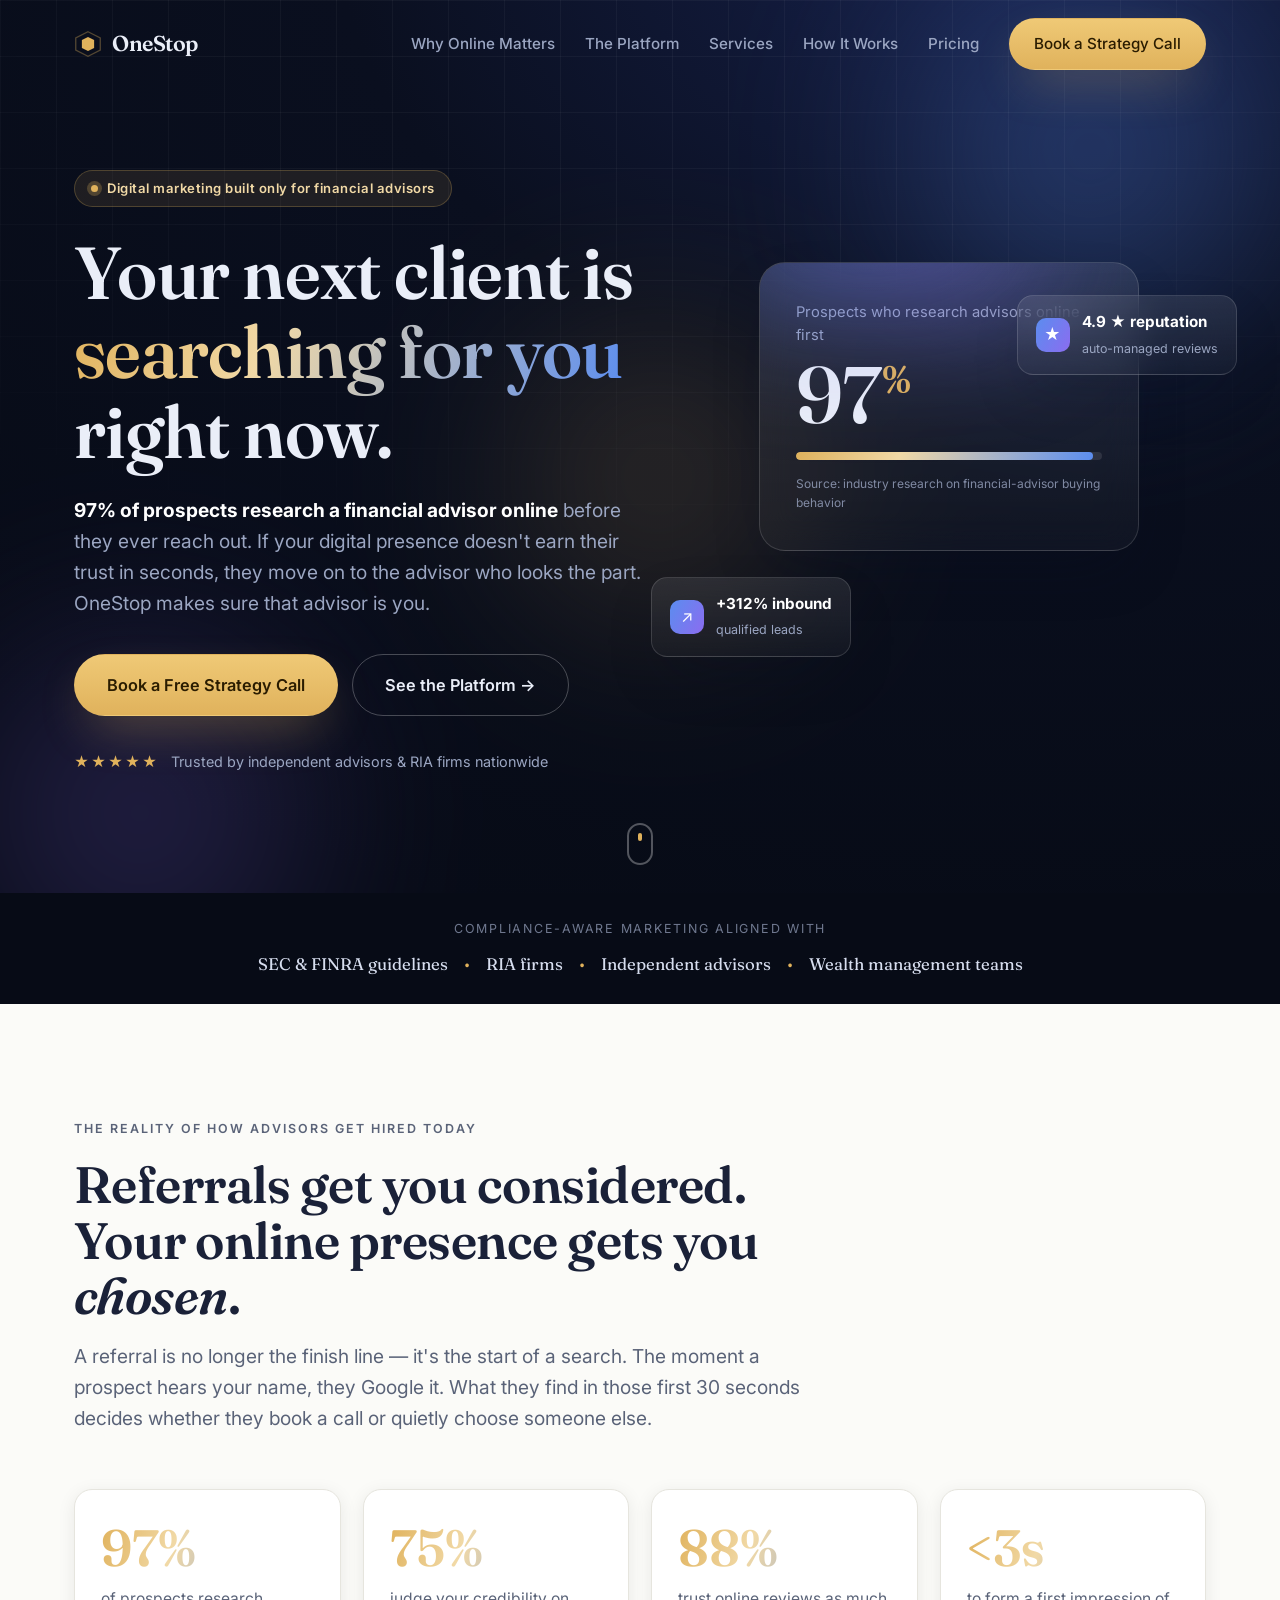
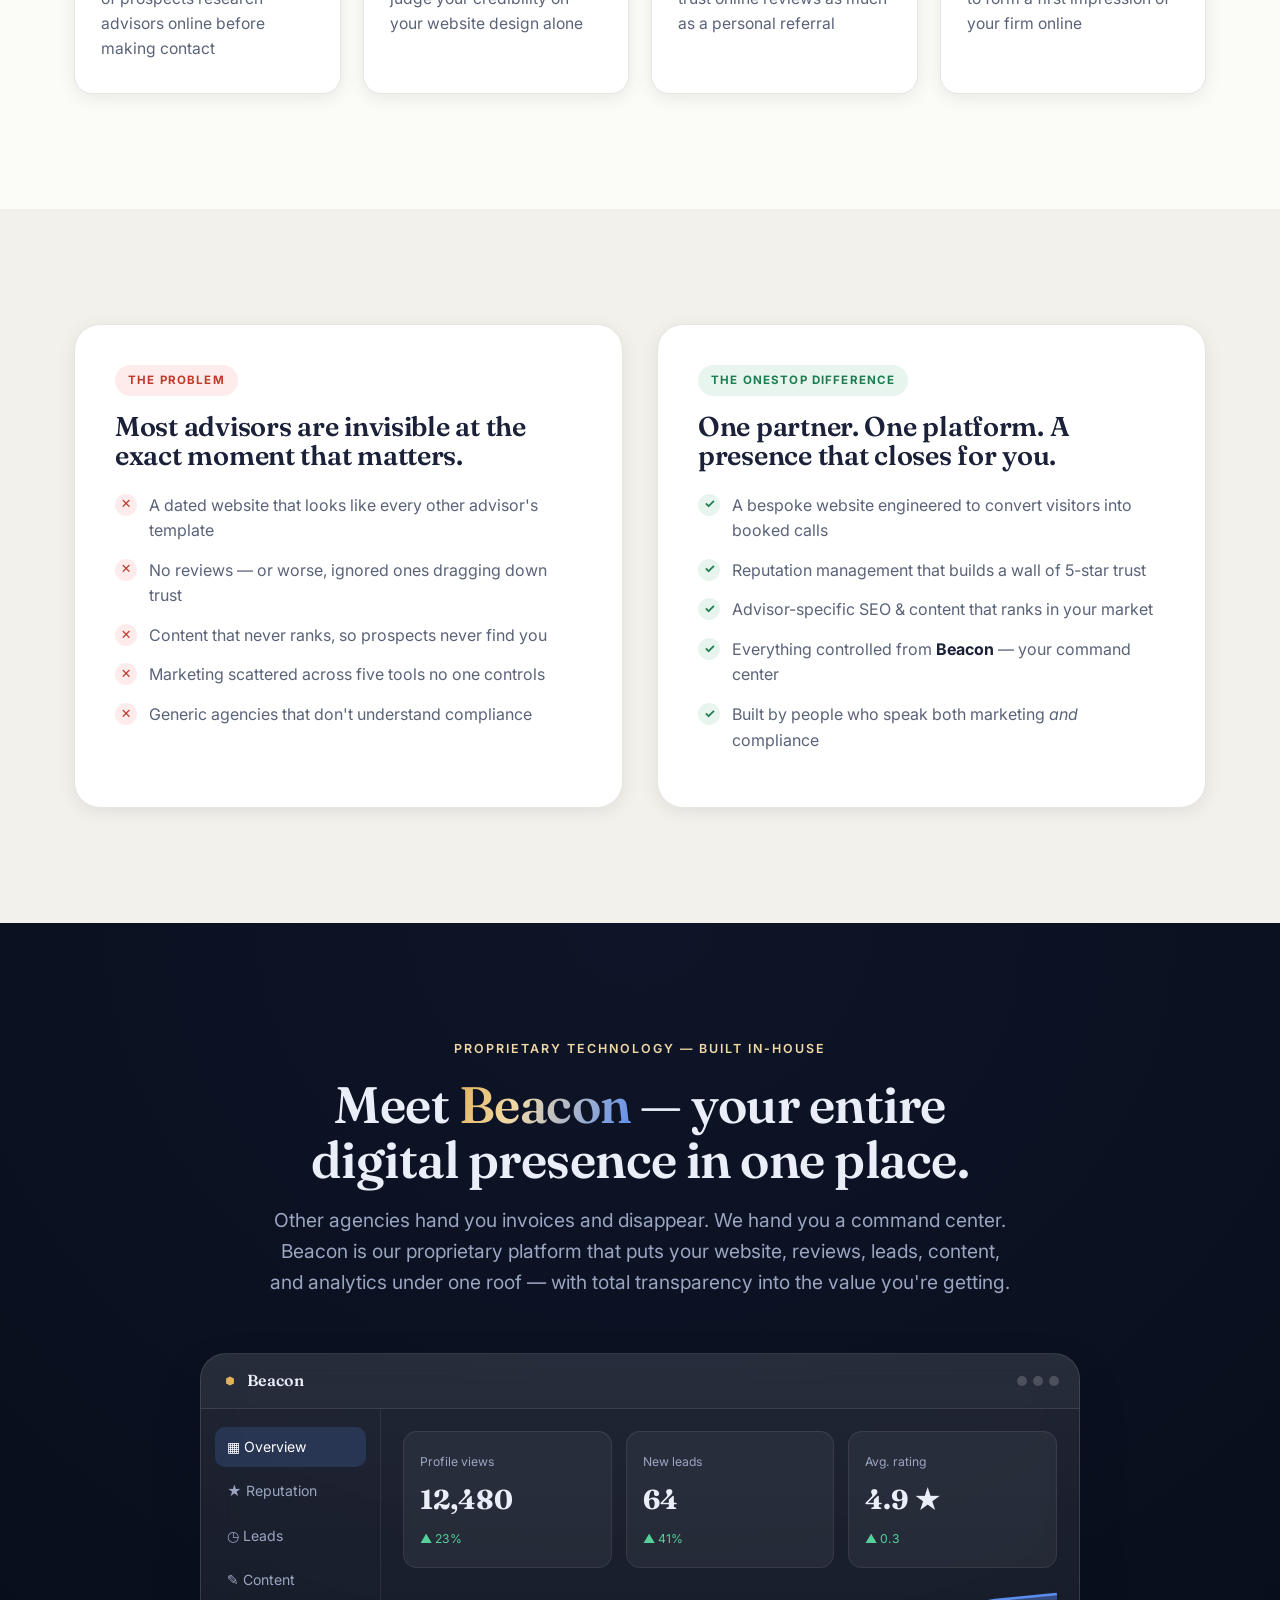
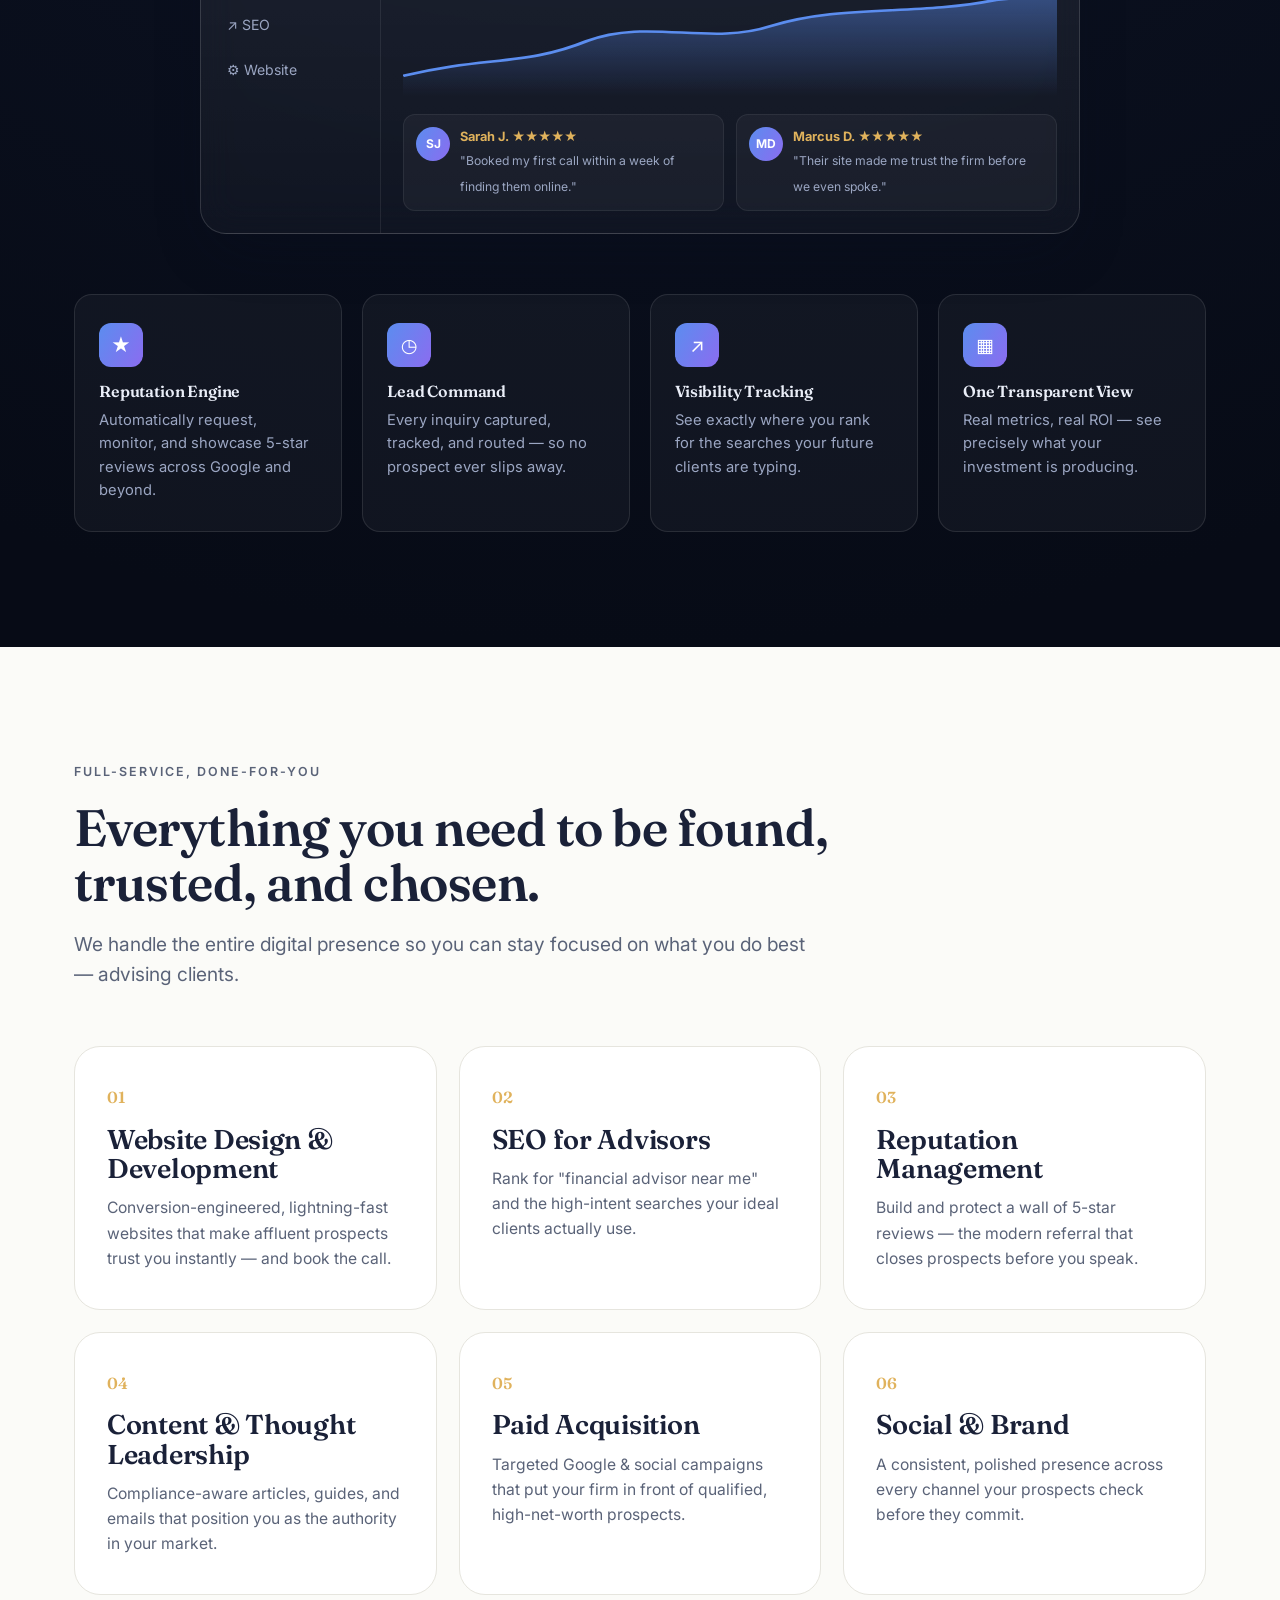
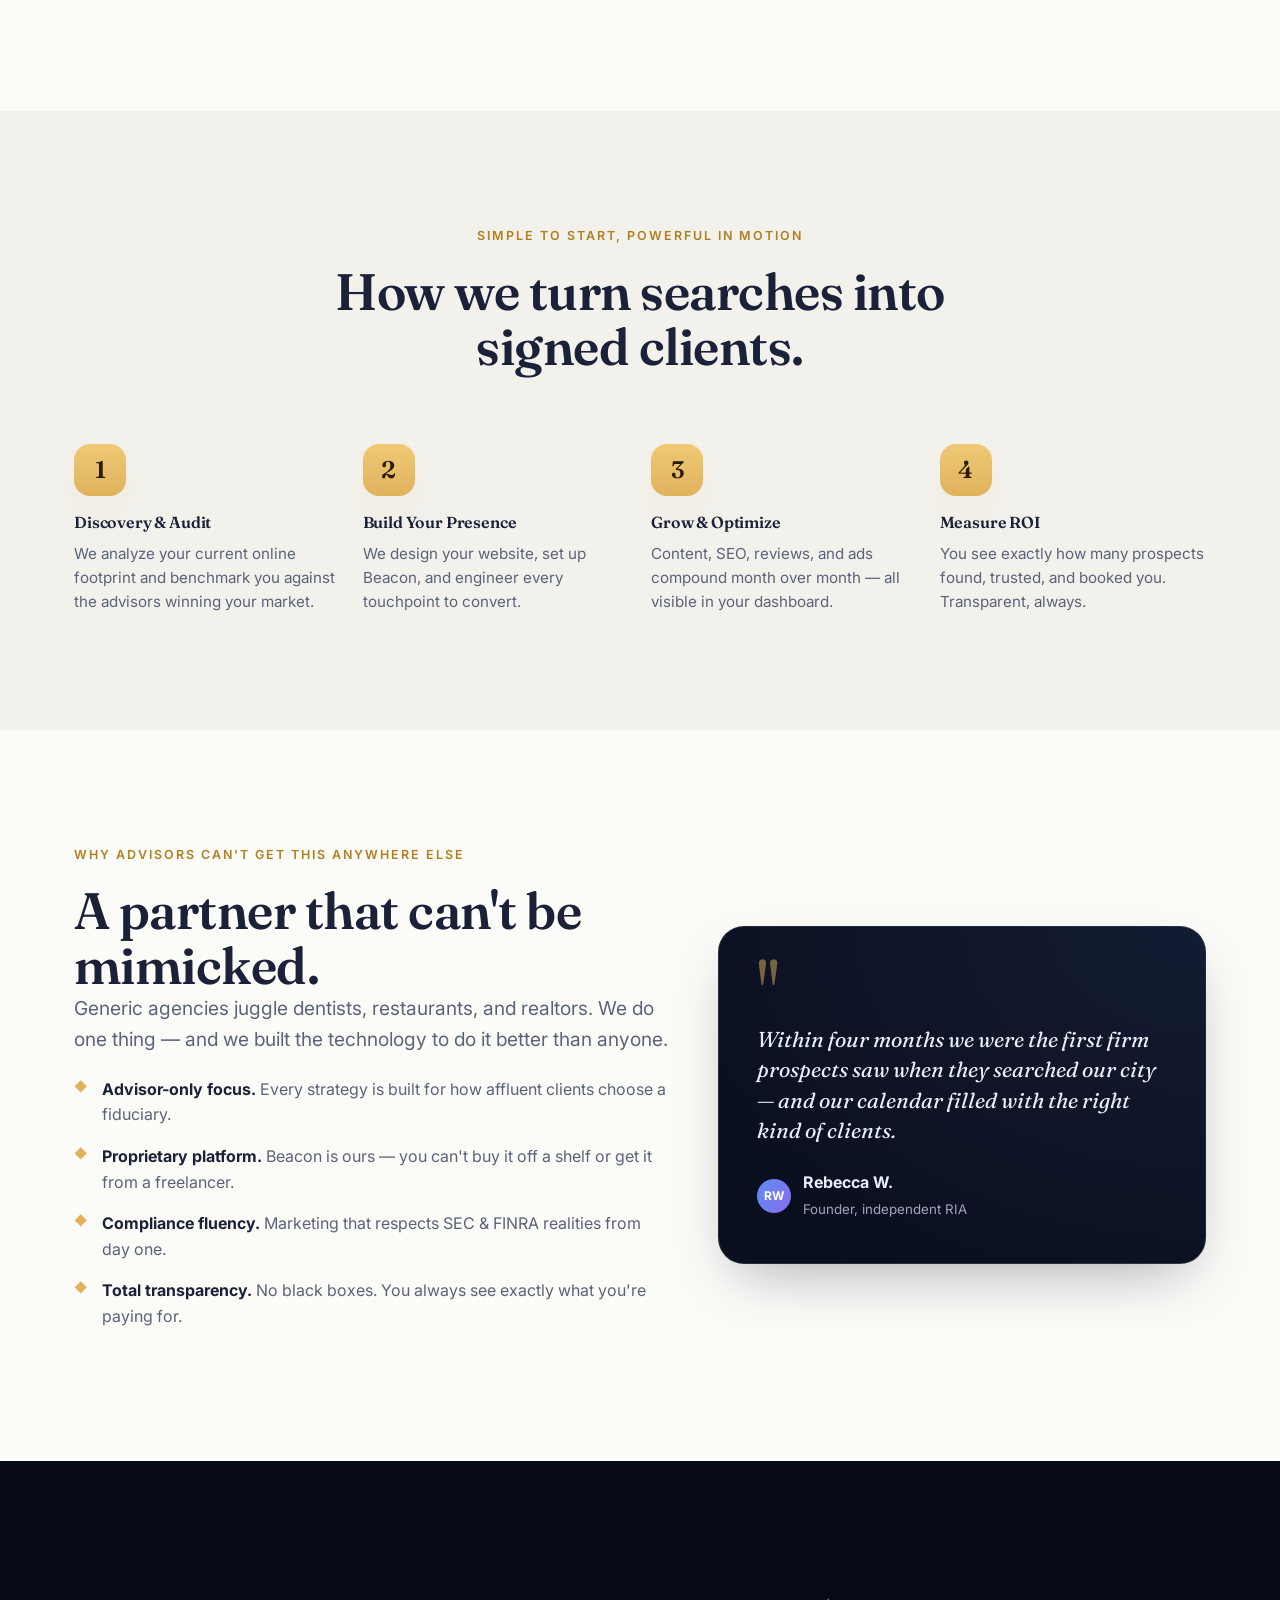
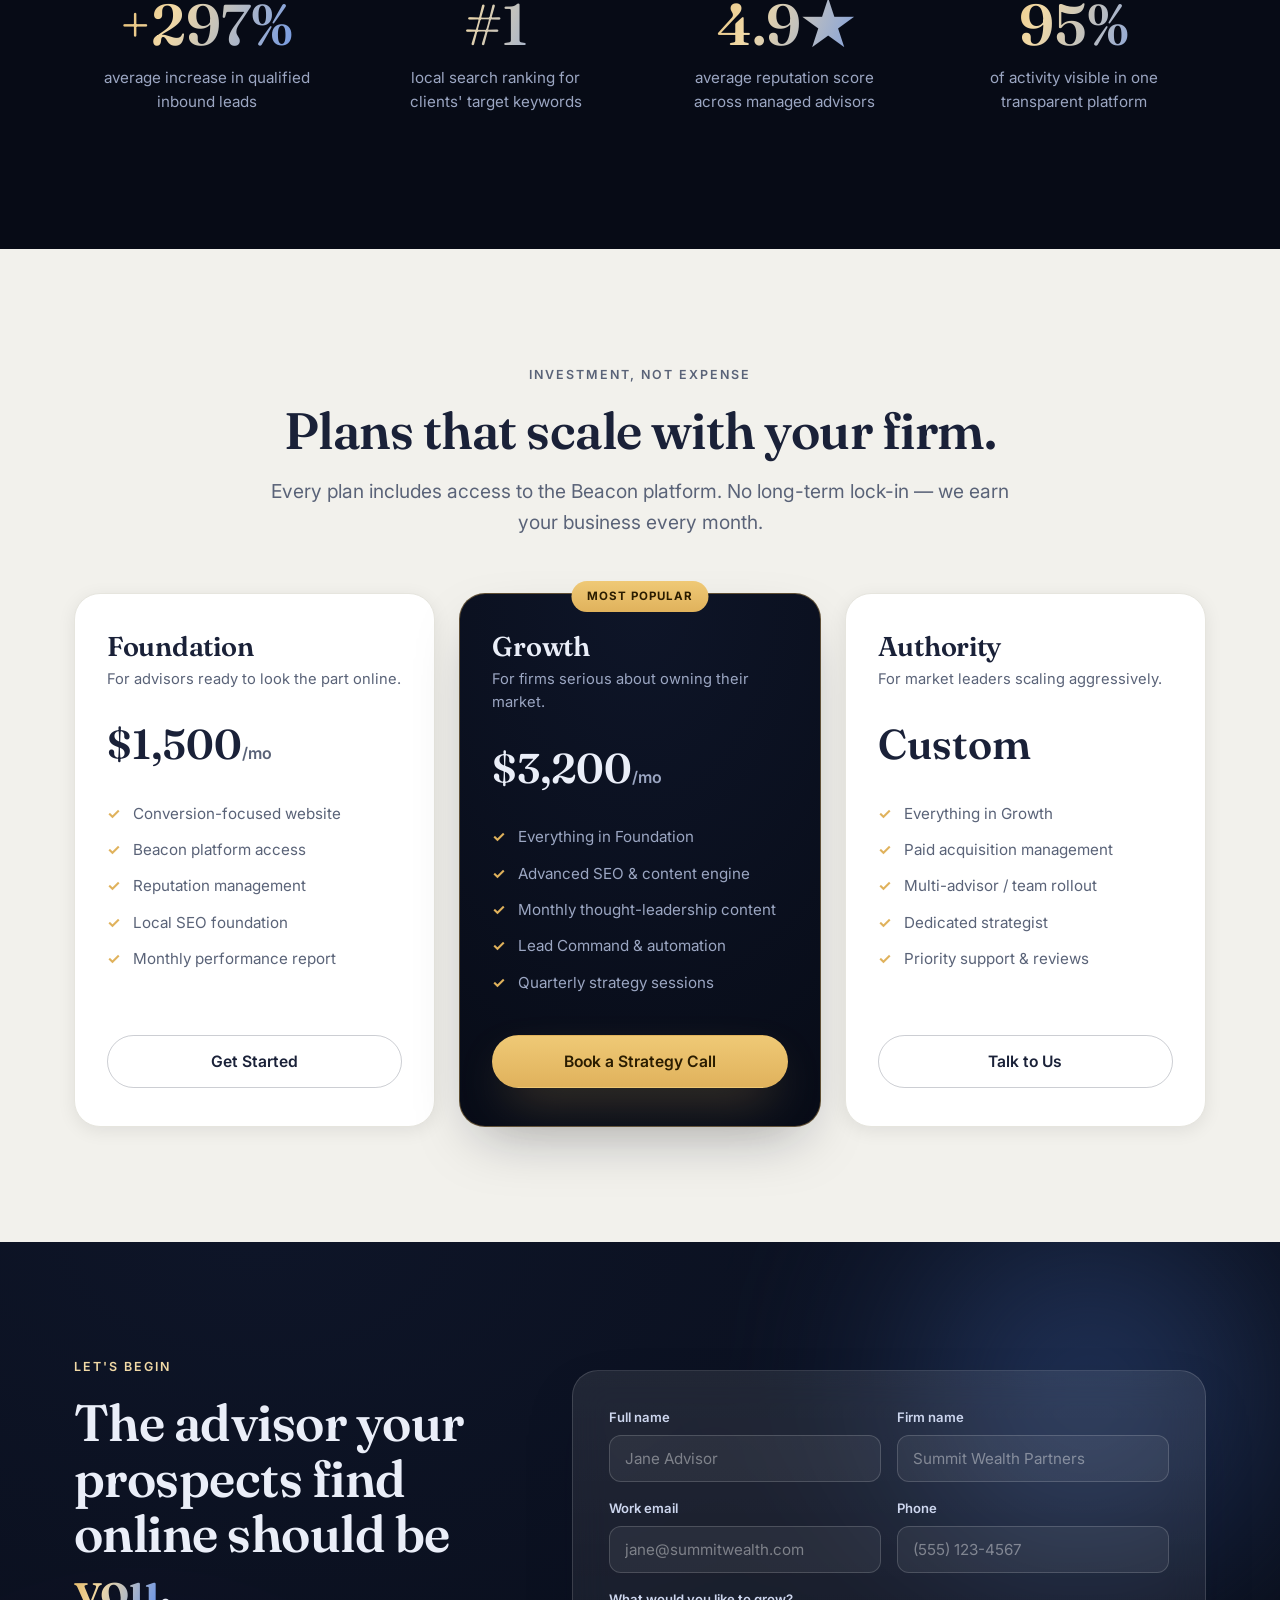
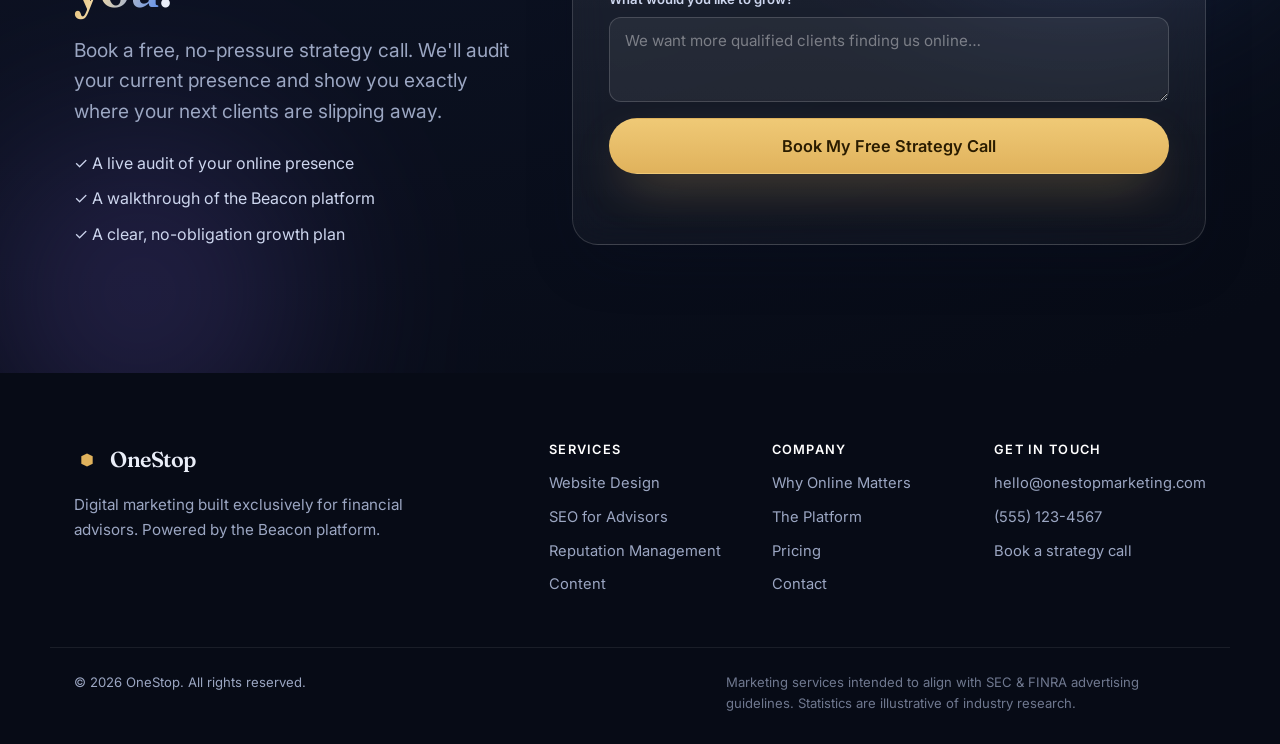
==== commit b834d68e: "Rebrand to OneStop and wire contact form to email - Replace placeholder agency name 'Meridian' with " ====
--- a/index.html
+++ b/index.html
@@ -3,12 +3,12 @@
 <head>
   <meta charset="UTF-8" />
   <meta name="viewport" content="width=device-width, initial-scale=1.0" />
-  <title>Meridian &mdash; Digital Marketing Built Exclusively for Financial Advisors</title>
-  <meta name="description" content="97% of prospects research financial advisors online before reaching out. Meridian builds the websites, content, and reputation that turn searches into clients — all managed from one proprietary platform, Beacon." />
+  <title>OneStop &mdash; Digital Marketing Built Exclusively for Financial Advisors</title>
+  <meta name="description" content="97% of prospects research financial advisors online before reaching out. OneStop builds the websites, content, and reputation that turn searches into clients — all managed from one proprietary platform, Beacon." />
   <meta name="theme-color" content="#0A0F1F" />
 
   <!-- Social / Open Graph -->
-  <meta property="og:title" content="Meridian — Digital Marketing for Financial Advisors" />
+  <meta property="og:title" content="OneStop — Digital Marketing for Financial Advisors" />
   <meta property="og:description" content="97% of prospects search for an advisor online first. We make sure they find you, trust you, and book you." />
   <meta property="og:type" content="website" />
 
@@ -23,14 +23,14 @@
   <!-- ============ HEADER / NAV ============ -->
   <header class="site-header" id="header">
     <div class="container header-inner">
-      <a href="#top" class="brand" aria-label="Meridian home">
+      <a href="#top" class="brand" aria-label="OneStop home">
         <span class="brand-mark" aria-hidden="true">
           <svg viewBox="0 0 32 32" width="28" height="28" fill="none">
             <path d="M16 2 L30 9 V23 L16 30 L2 23 V9 Z" stroke="currentColor" stroke-width="1.5" opacity=".35"/>
             <path d="M16 8 L23 11.5 V20.5 L16 24 L9 20.5 V11.5 Z" fill="currentColor"/>
           </svg>
         </span>
-        <span class="brand-name">Meridian</span>
+        <span class="brand-name">OneStop</span>
       </a>
 
       <nav class="nav" id="nav" aria-label="Primary">
@@ -67,7 +67,7 @@
           <p class="hero-sub reveal">
             <strong>97% of prospects research a financial advisor online</strong> before they ever
             reach out. If your digital presence doesn't earn their trust in seconds, they move on to
-            the advisor who looks the part. Meridian makes sure that advisor is you.
+            the advisor who looks the part. OneStop makes sure that advisor is you.
           </p>
           <div class="hero-cta reveal">
             <a href="#contact" class="btn btn-primary btn-lg">Book a Free Strategy Call</a>
@@ -176,7 +176,7 @@
           </ul>
         </div>
         <div class="split-col reveal">
-          <span class="tag tag-good">The Meridian difference</span>
+          <span class="tag tag-good">The OneStop difference</span>
           <h3>One partner. One platform. A presence that closes for you.</h3>
           <ul class="check-list good">
             <li>A bespoke website engineered to convert visitors into booked calls</li>
@@ -520,7 +520,7 @@
           <span class="brand-mark" aria-hidden="true">
             <svg viewBox="0 0 32 32" width="26" height="26" fill="none"><path d="M16 8 L23 11.5 V20.5 L16 24 L9 20.5 V11.5 Z" fill="currentColor"/></svg>
           </span>
-          <span class="brand-name">Meridian</span>
+          <span class="brand-name">OneStop</span>
         </a>
         <p>Digital marketing built exclusively for financial advisors. Powered by the Beacon platform.</p>
       </div>
@@ -541,14 +541,14 @@
         </div>
         <div>
           <h5>Get in touch</h5>
-          <a href="mailto:hello@meridianadvisors.com">hello@meridianadvisors.com</a>
+          <a href="mailto:hello@onestopmarketing.com">hello@onestopmarketing.com</a>
           <a href="tel:+15551234567">(555) 123-4567</a>
           <a href="#contact">Book a strategy call</a>
         </div>
       </div>
     </div>
     <div class="container footer-bottom">
-      <p>&copy; <span id="year"></span> Meridian. All rights reserved.</p>
+      <p>&copy; <span id="year"></span> OneStop. All rights reserved.</p>
       <p class="footer-fine">Marketing services intended to align with SEC &amp; FINRA advertising guidelines. Statistics are illustrative of industry research.</p>
     </div>
   </footer>
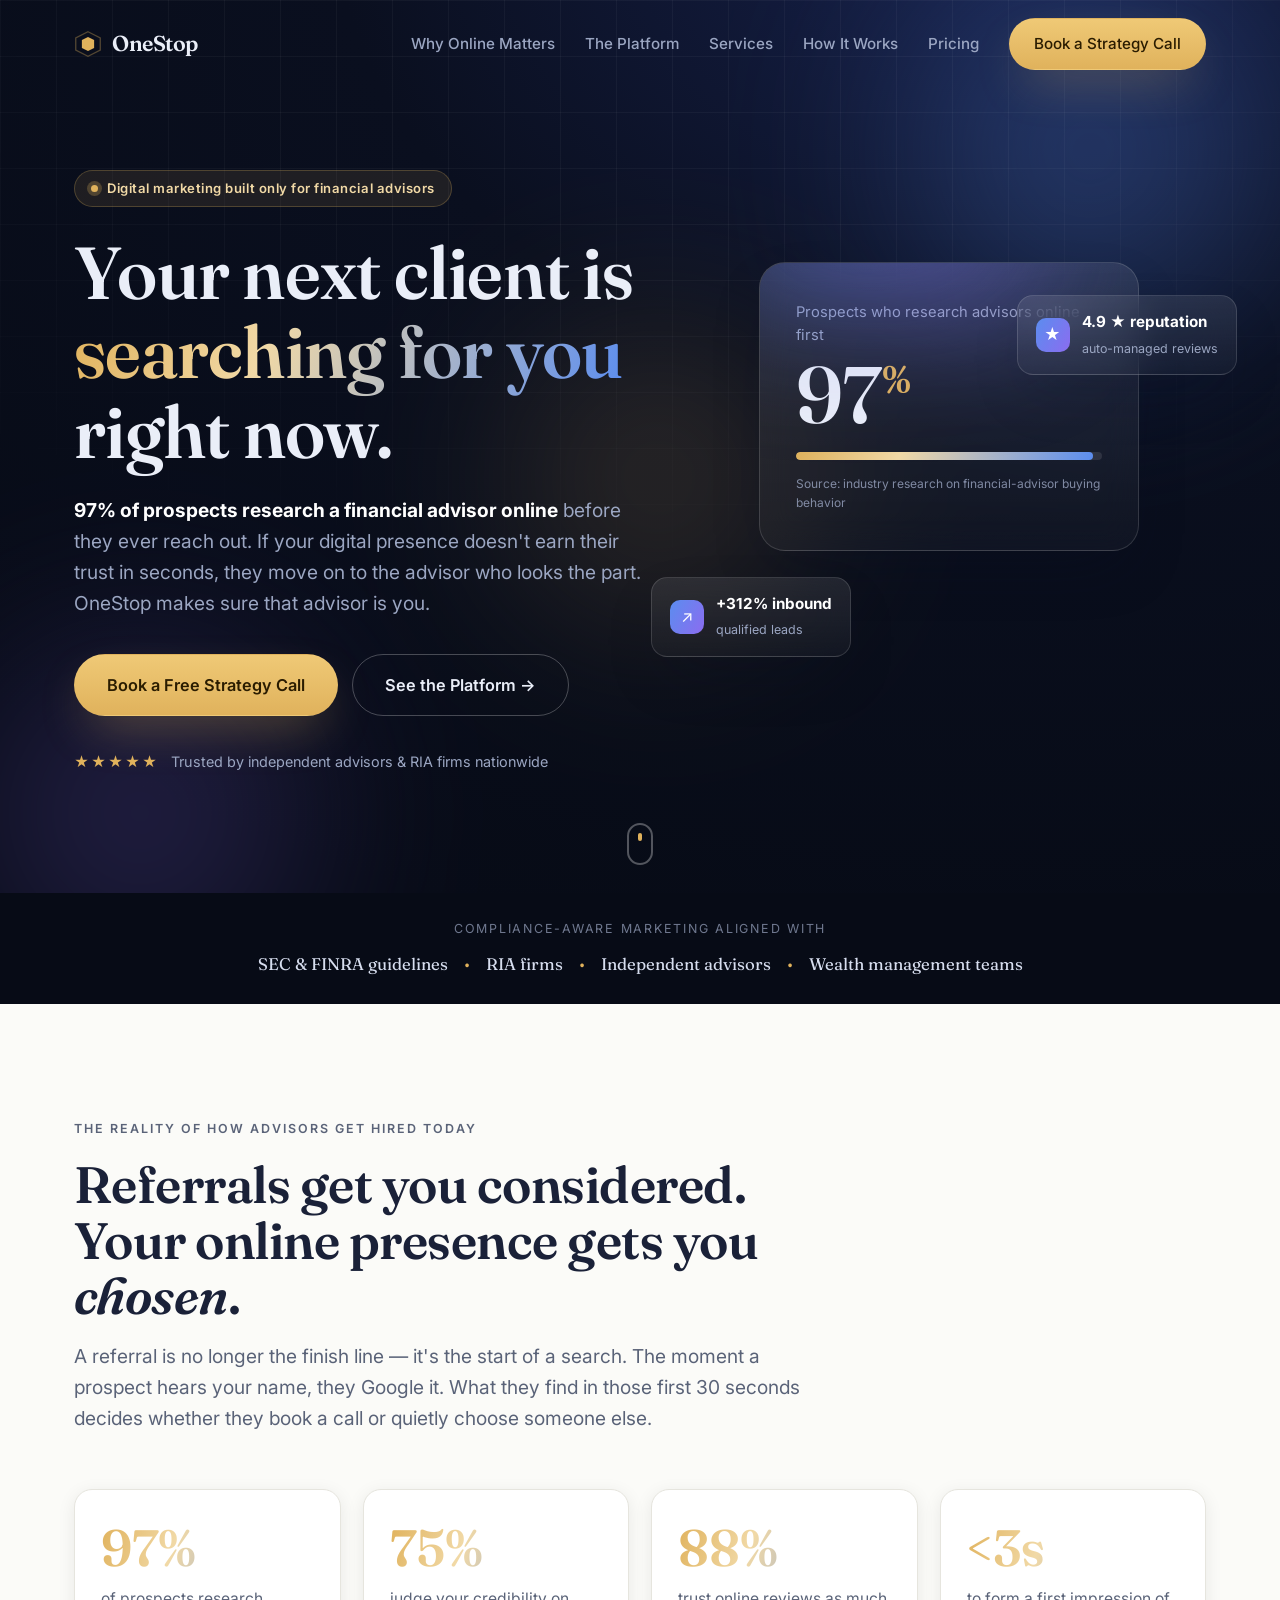
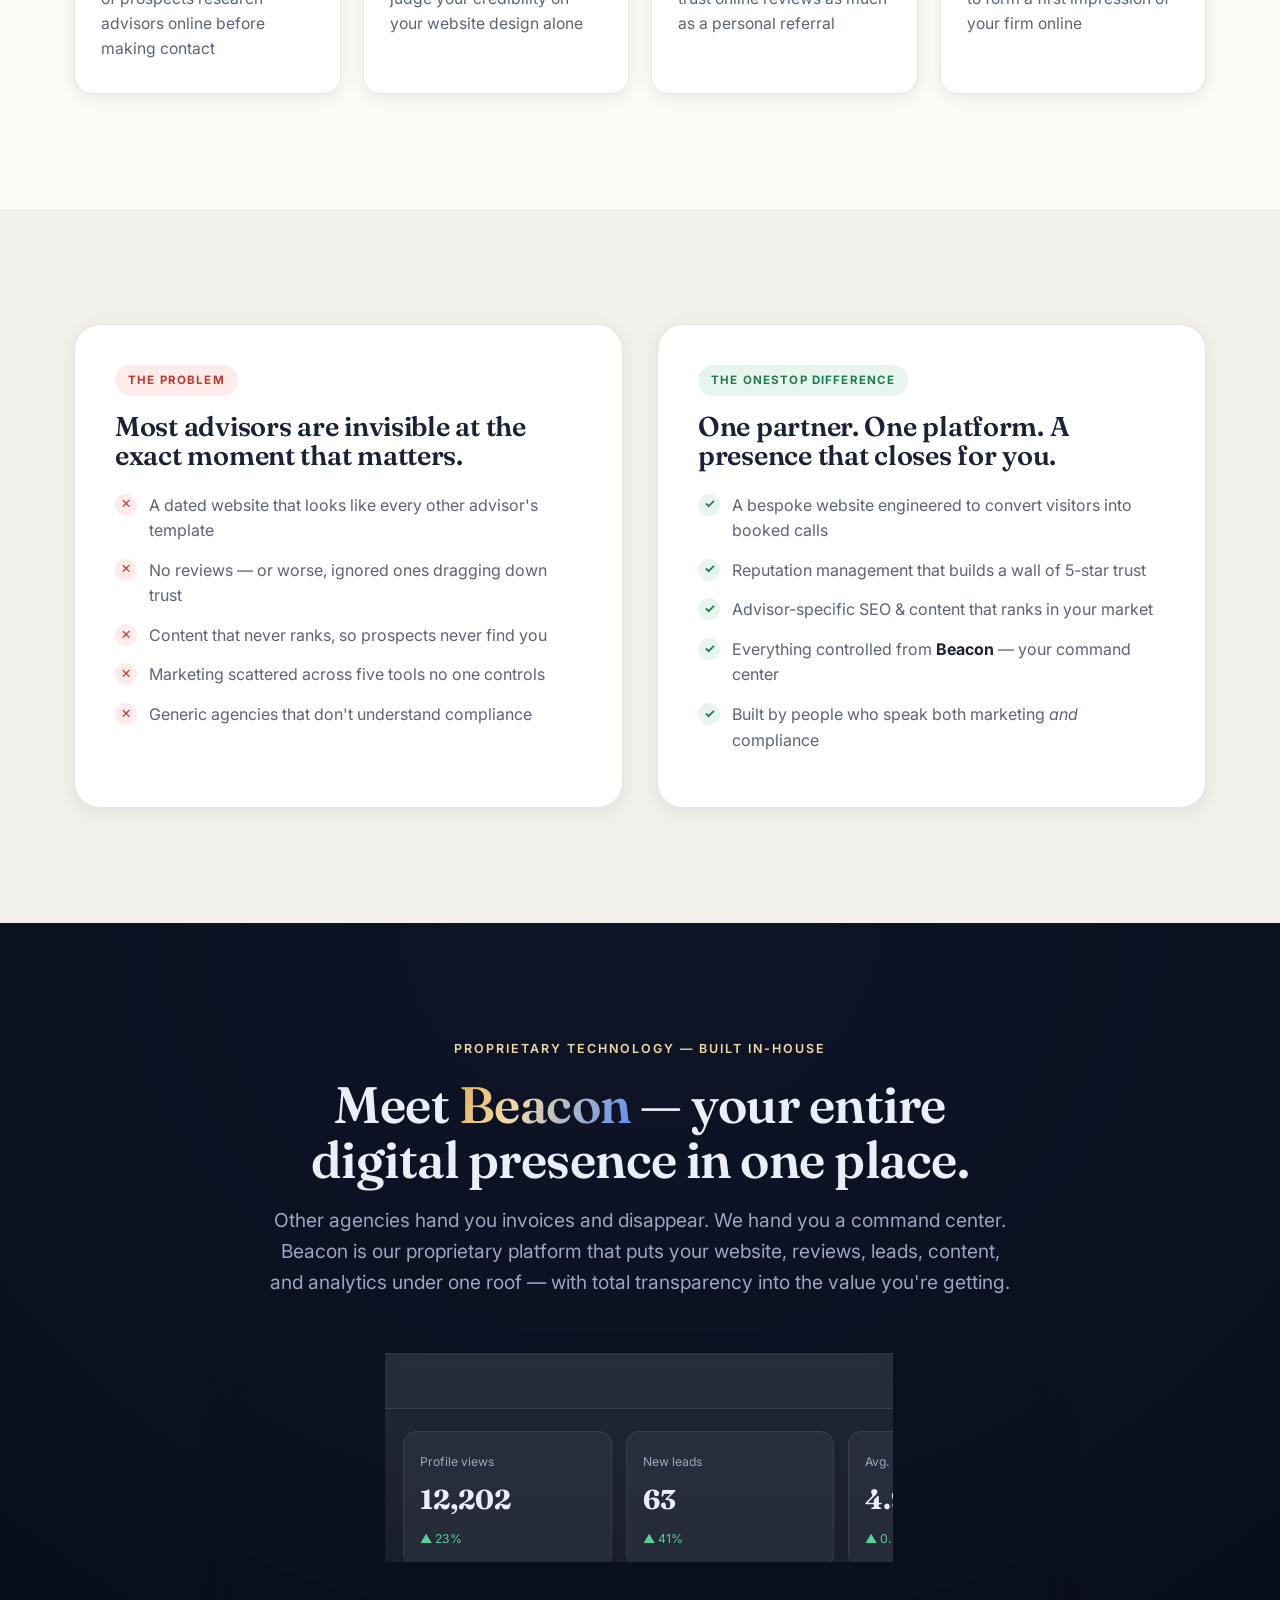
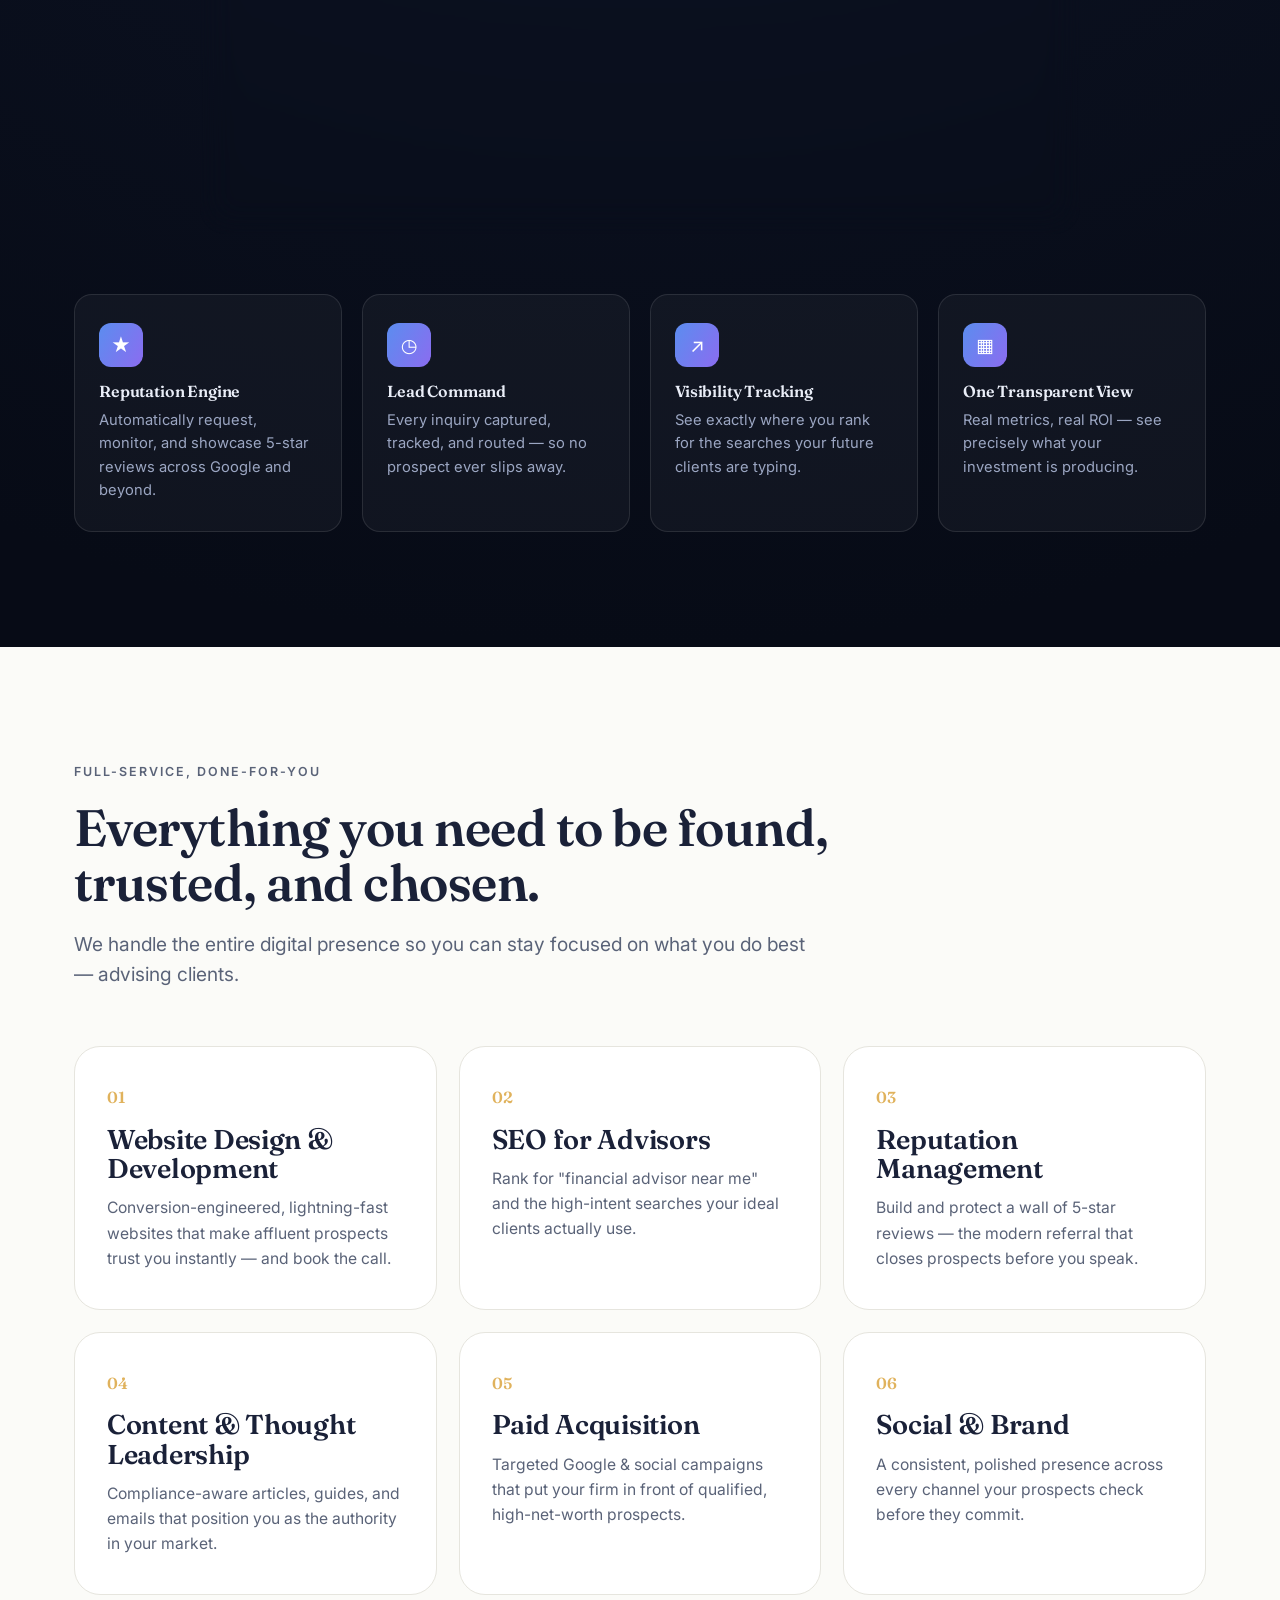
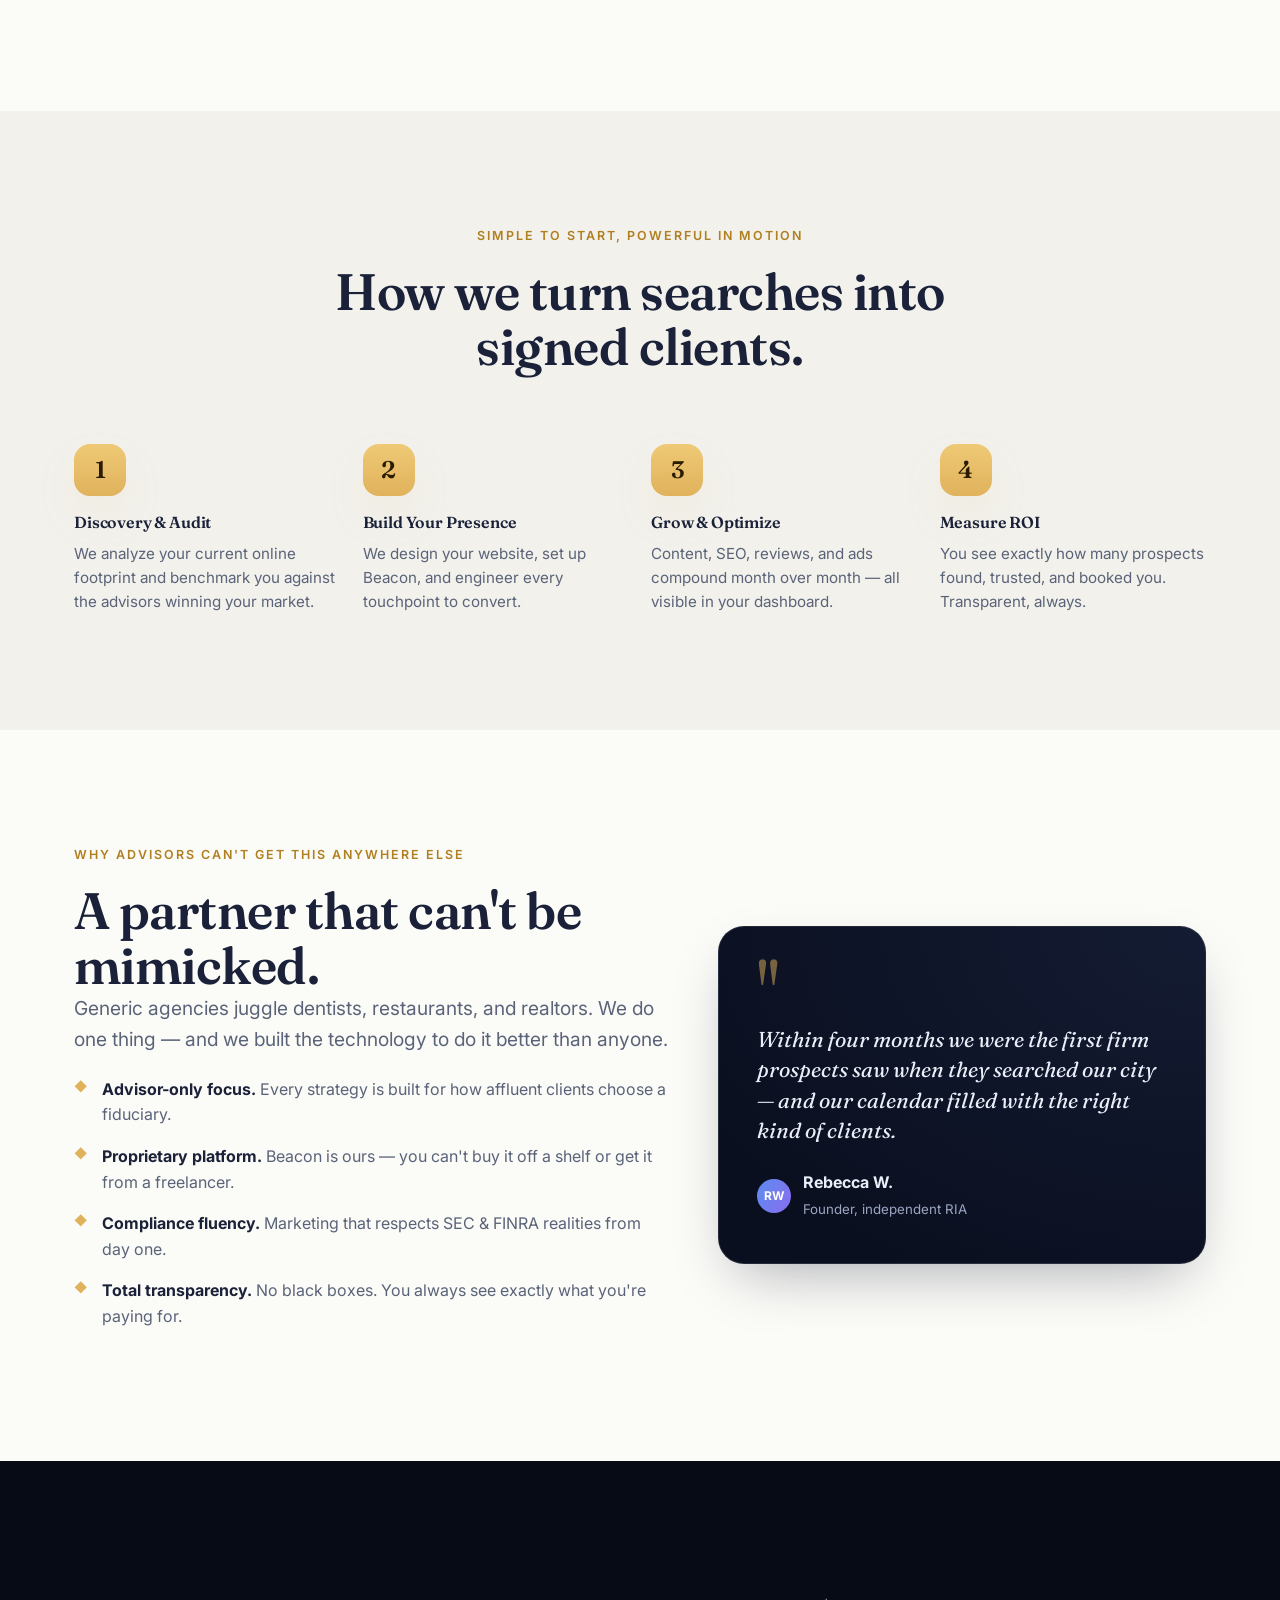
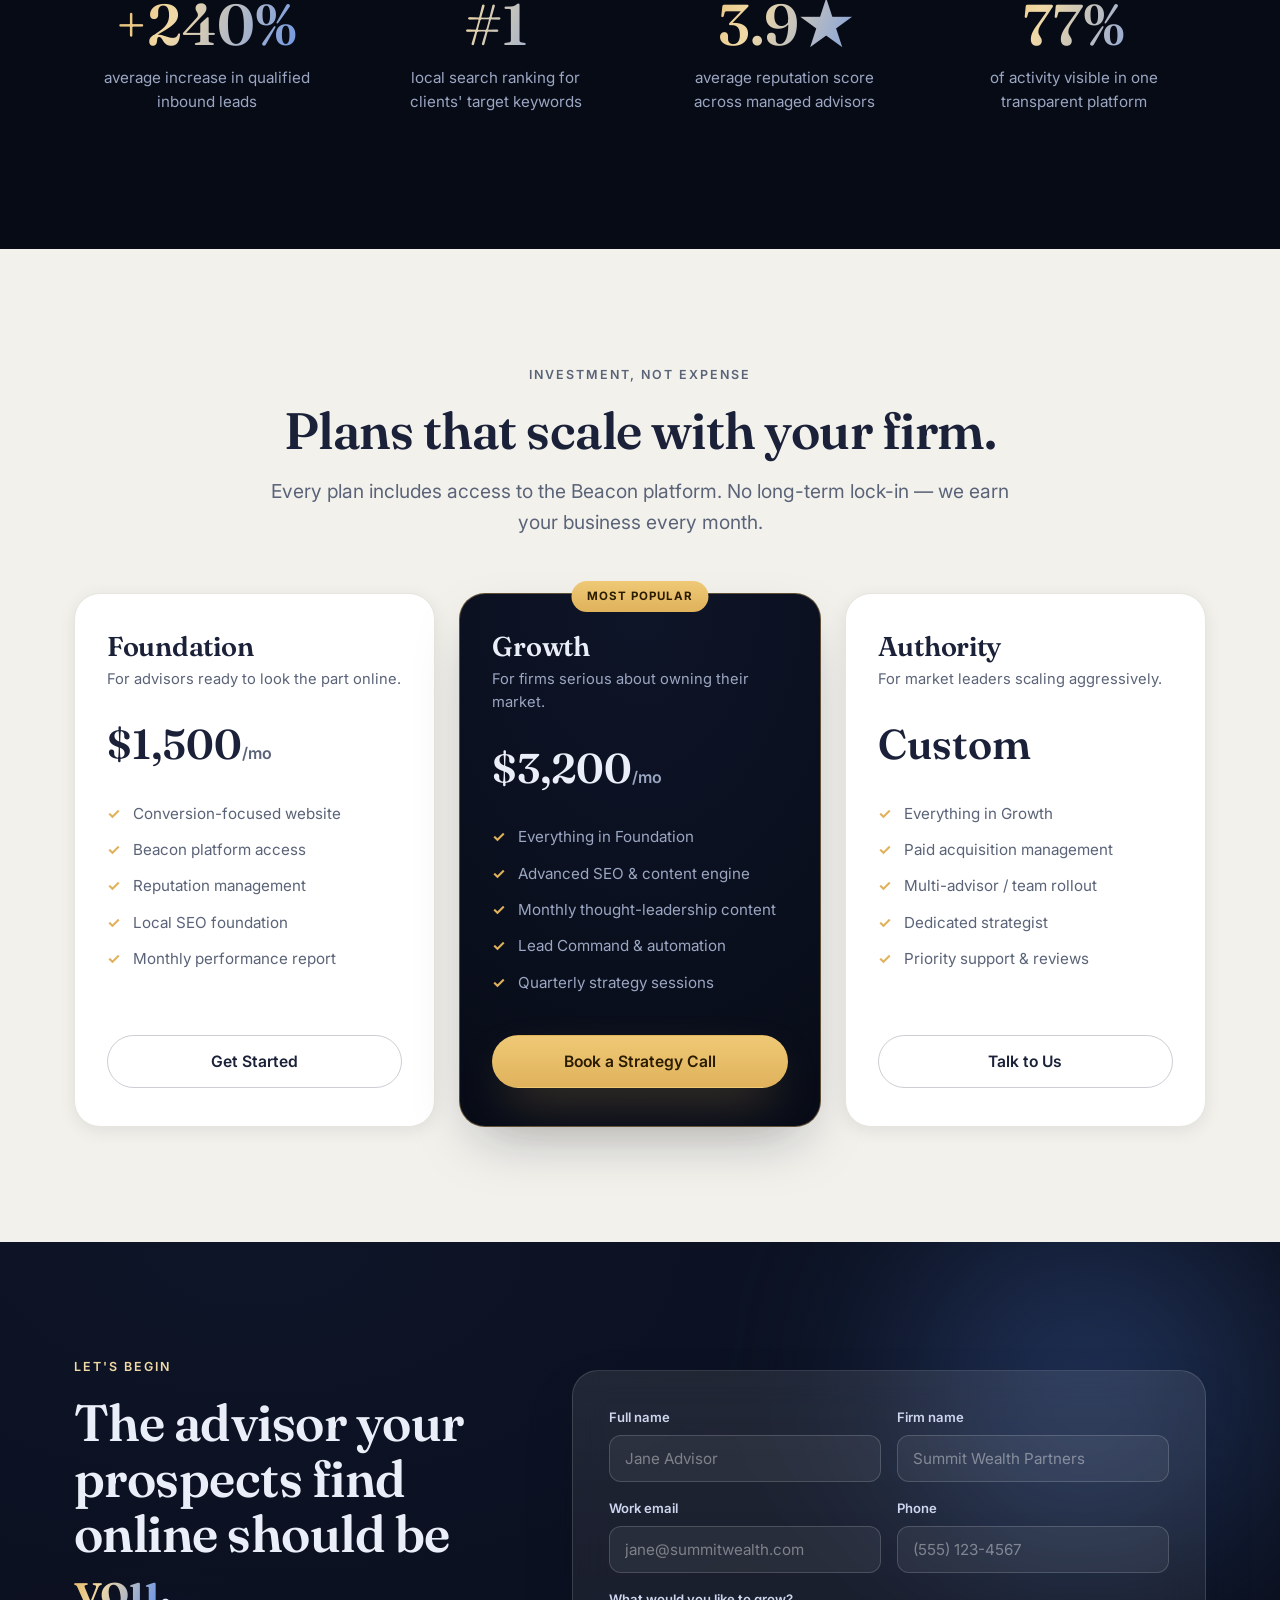
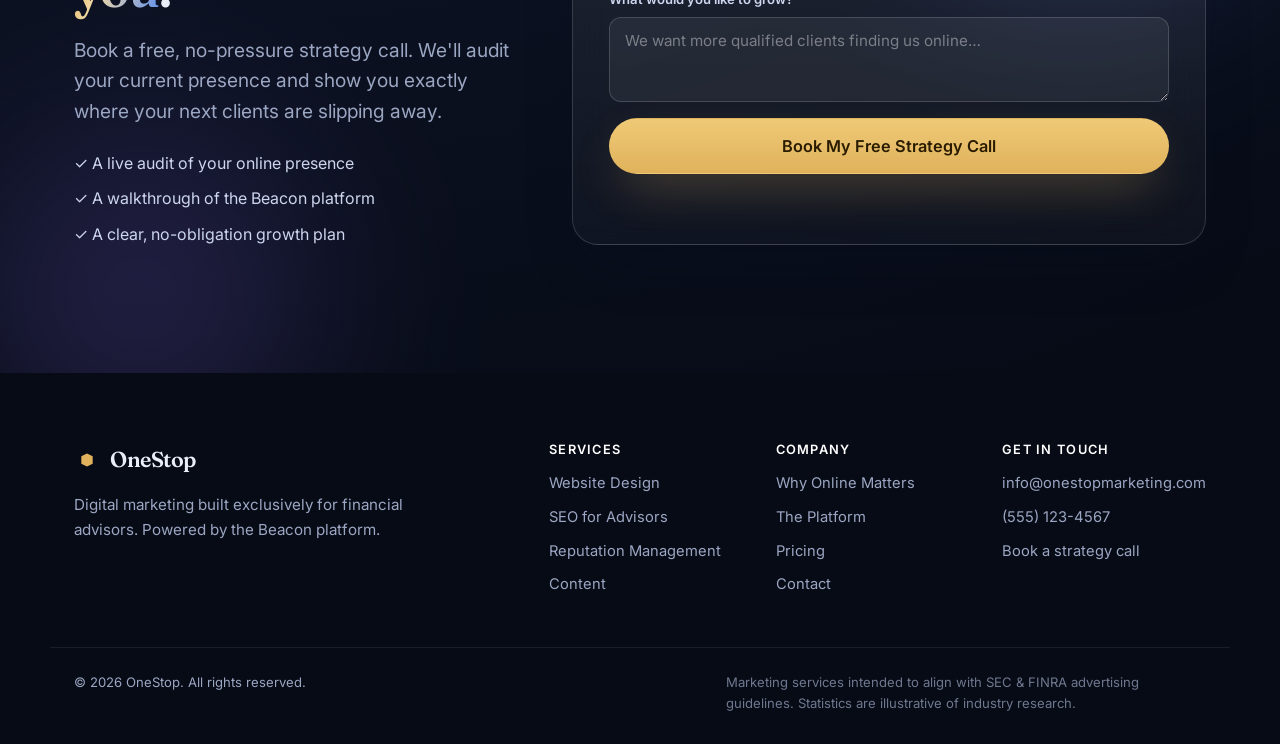
==== commit 265b8e04: "Use info@onestopmarketing.com as contact email" ====
--- a/index.html
+++ b/index.html
@@ -541,7 +541,7 @@
         </div>
         <div>
           <h5>Get in touch</h5>
-          <a href="mailto:hello@onestopmarketing.com">hello@onestopmarketing.com</a>
+          <a href="mailto:info@onestopmarketing.com">info@onestopmarketing.com</a>
           <a href="tel:+15551234567">(555) 123-4567</a>
           <a href="#contact">Book a strategy call</a>
         </div>
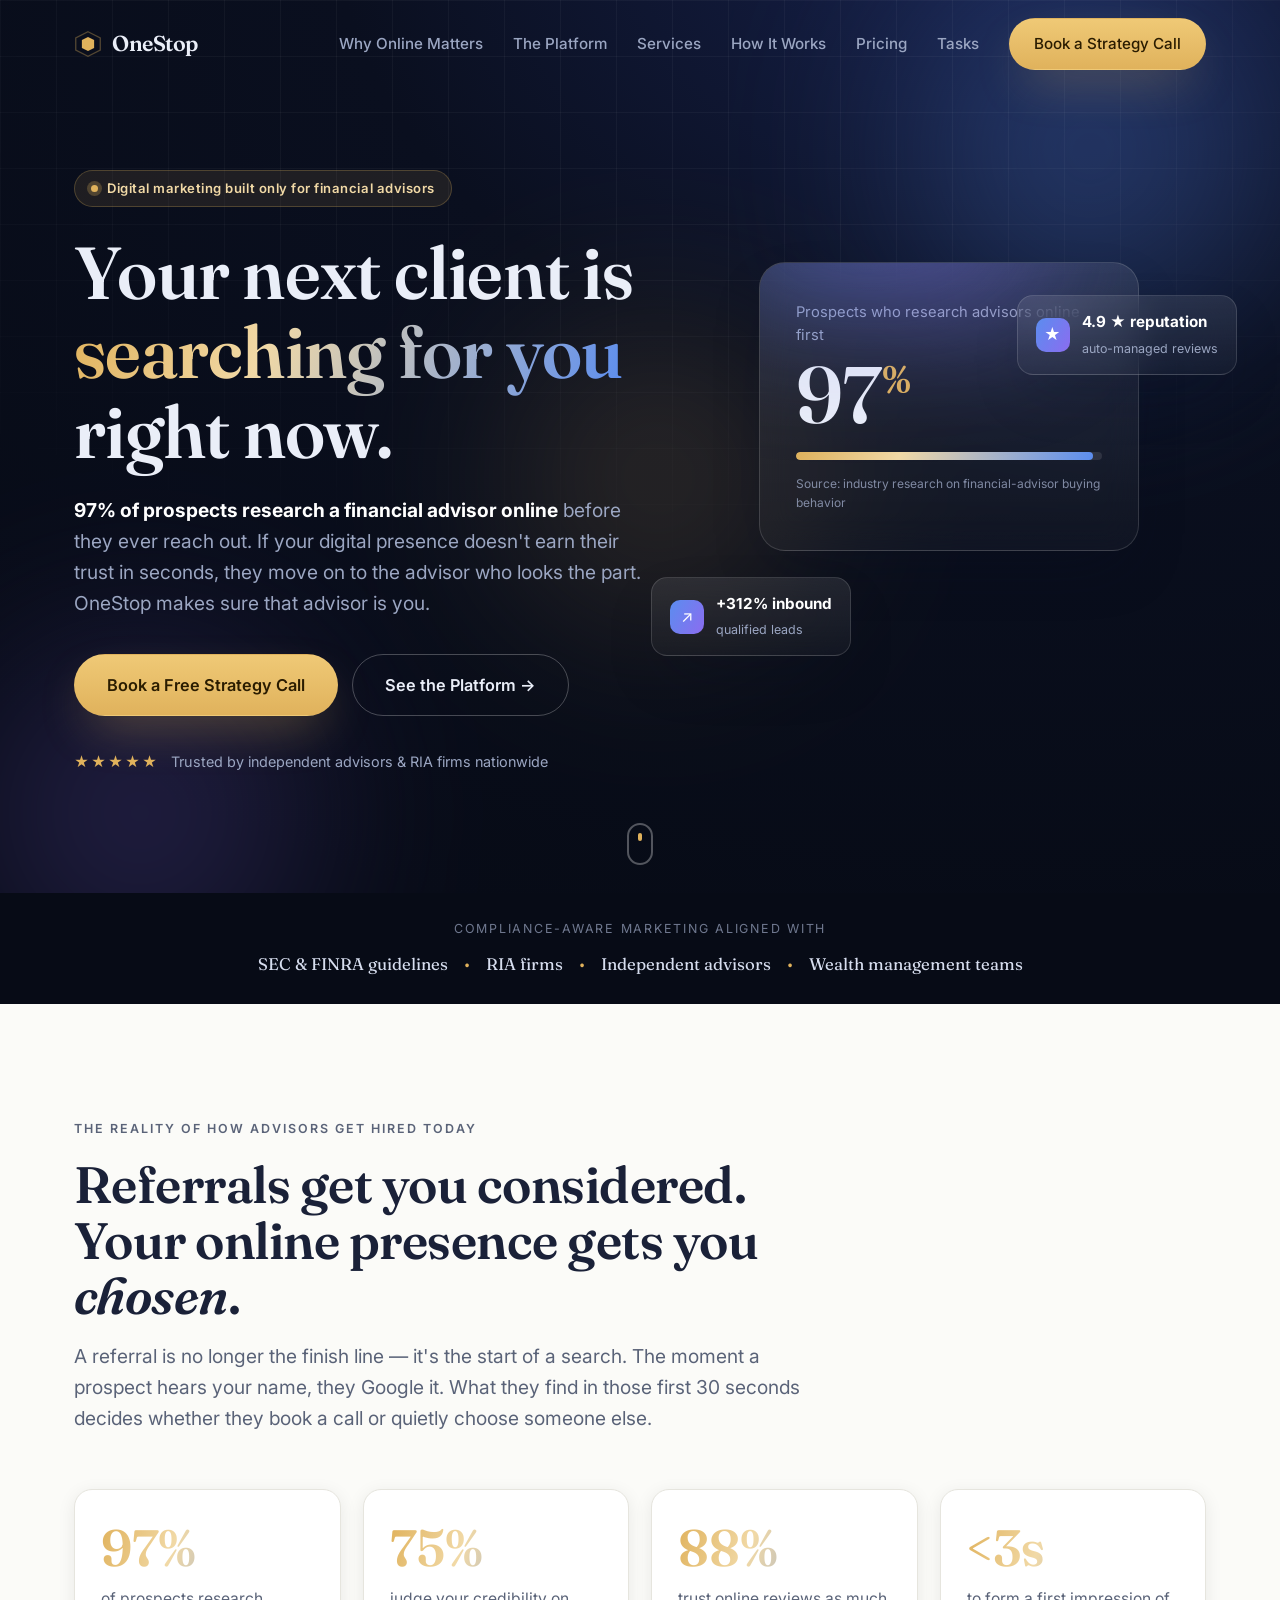
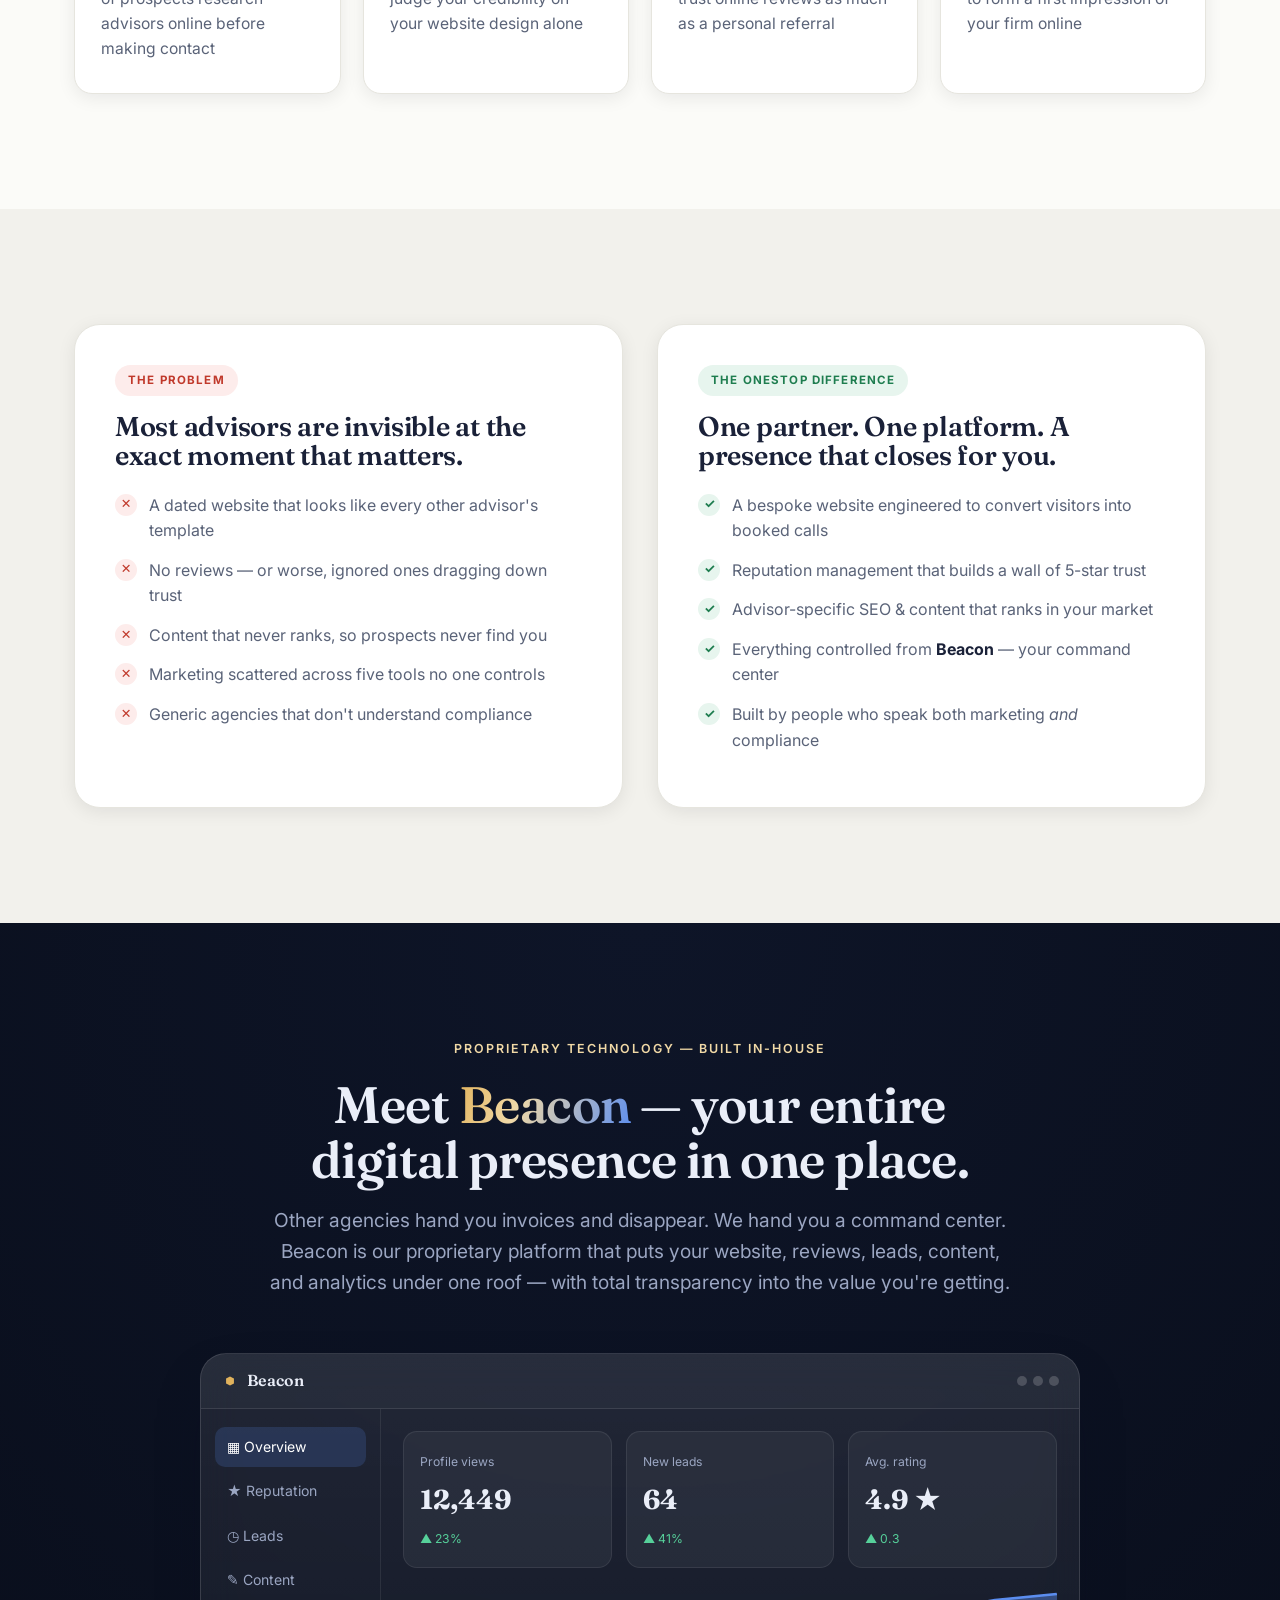
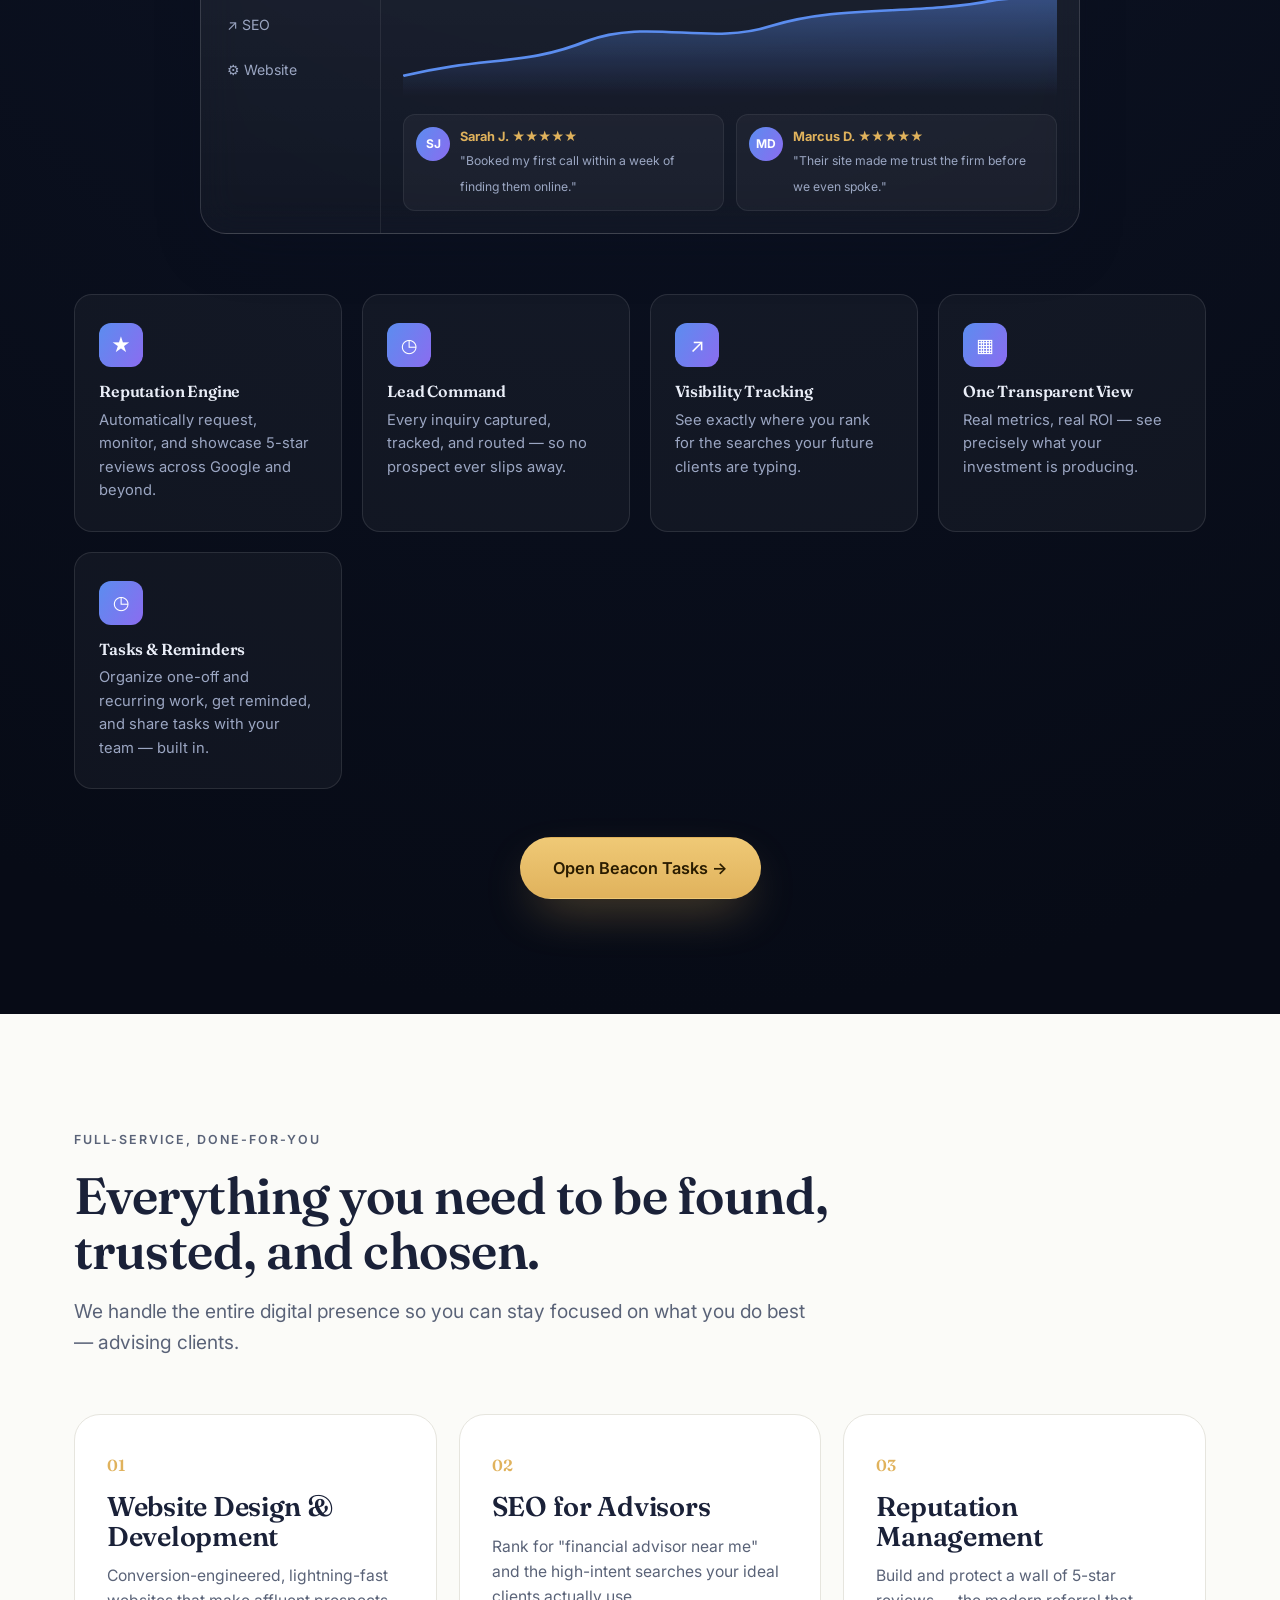
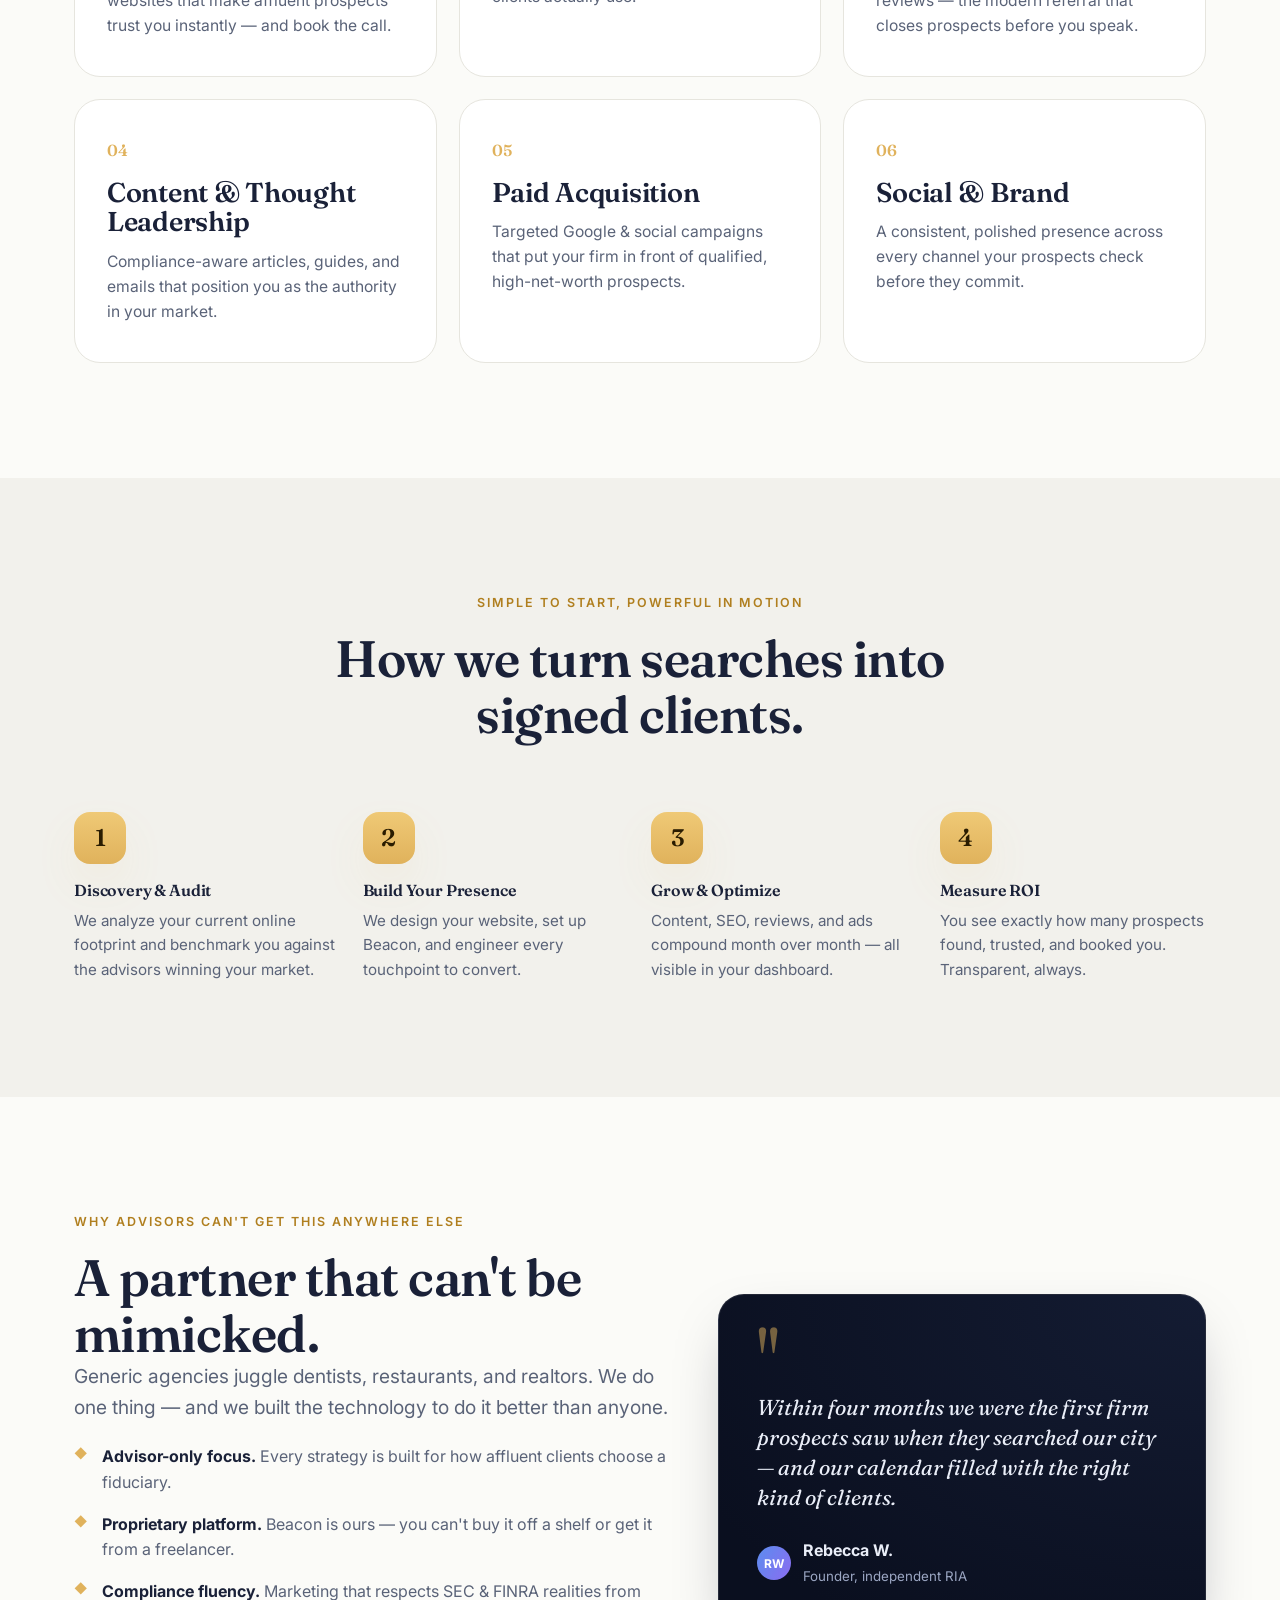
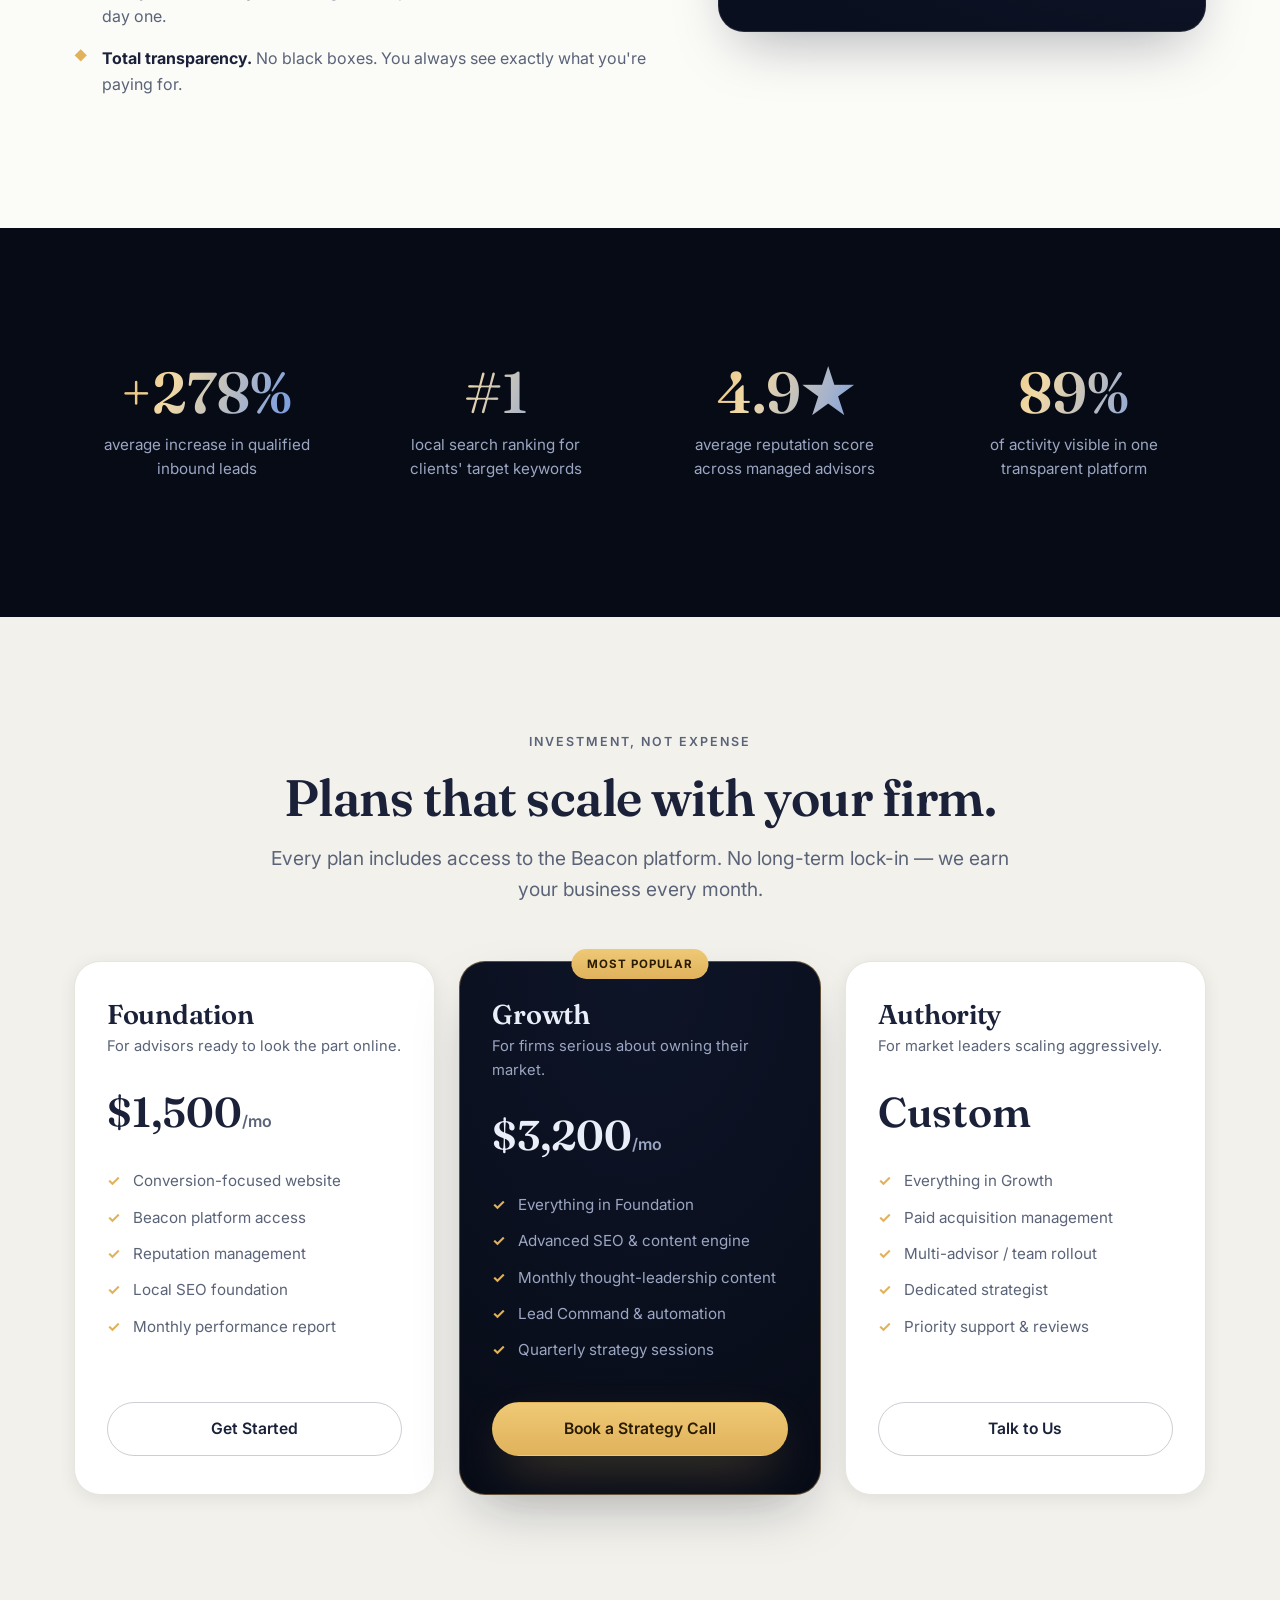
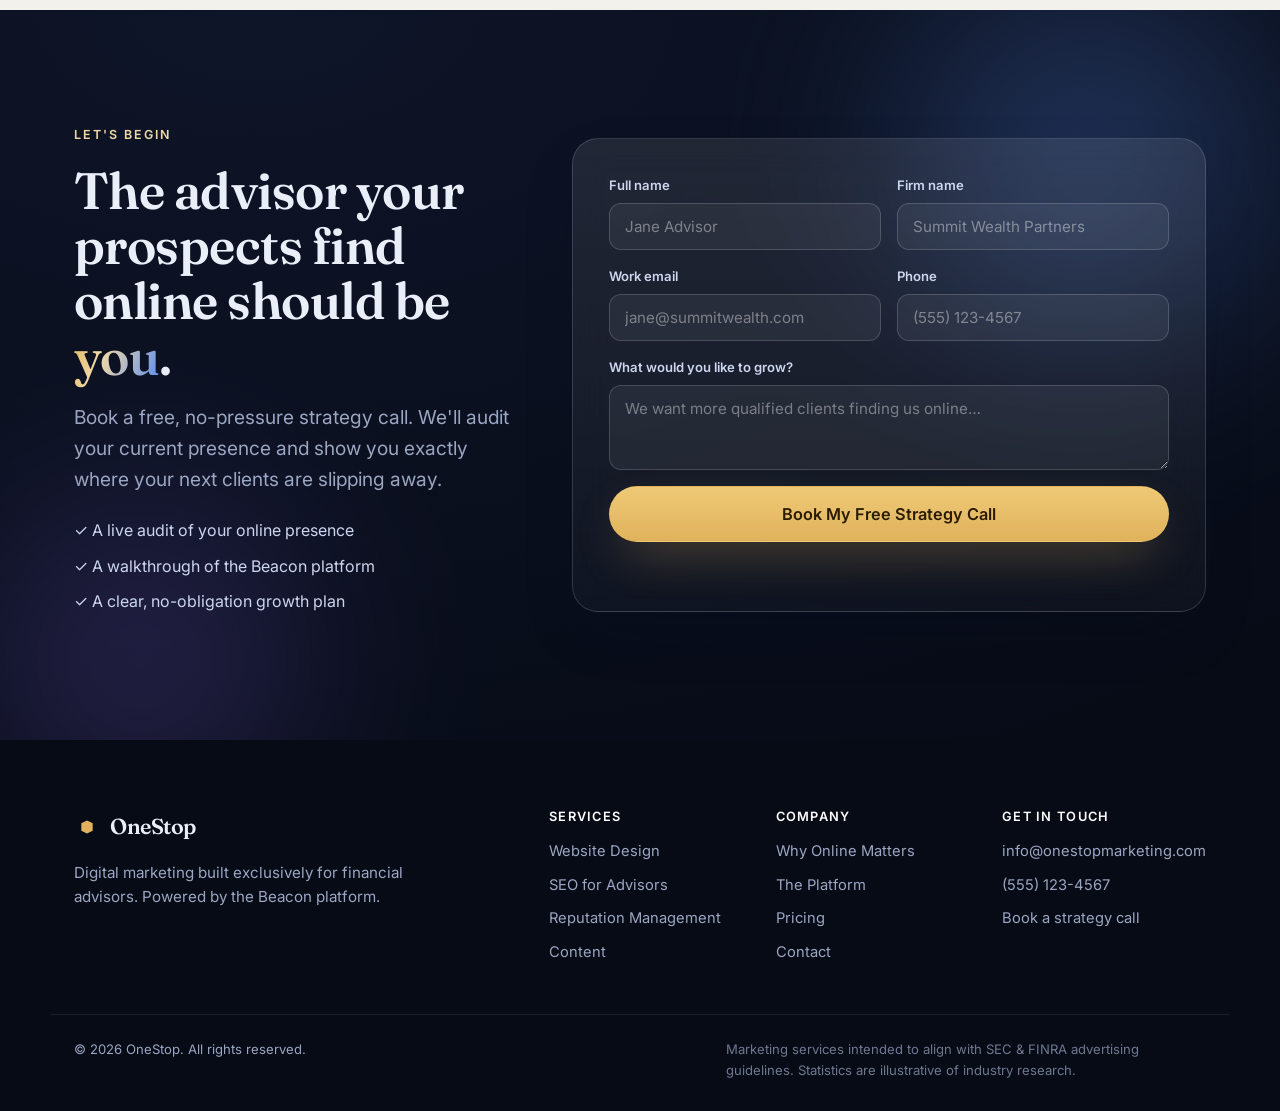
==== commit 7d1c023d: "Add Beacon Tasks: organize, remind, and share team tasks Build a self-contained task-management modu" ====
--- a/index.html
+++ b/index.html
@@ -39,6 +39,7 @@
         <a href="#services">Services</a>
         <a href="#process">How It Works</a>
         <a href="#pricing">Pricing</a>
+        <a href="app.html">Tasks</a>
         <a href="#contact" class="btn btn-primary nav-cta">Book a Strategy Call</a>
       </nav>
 
@@ -282,6 +283,15 @@
             <h4>One Transparent View</h4>
             <p>Real metrics, real ROI — see precisely what your investment is producing.</p>
           </div>
+          <div class="pf reveal">
+            <span class="pf-ico">◷</span>
+            <h4>Tasks &amp; Reminders</h4>
+            <p>Organize one-off and recurring work, get reminded, and share tasks with your team — built in.</p>
+          </div>
+        </div>
+
+        <div class="platform-cta reveal" style="text-align:center; margin-top:48px;">
+          <a href="app.html" class="btn btn-primary btn-lg">Open Beacon Tasks &rarr;</a>
         </div>
       </div>
     </section>
